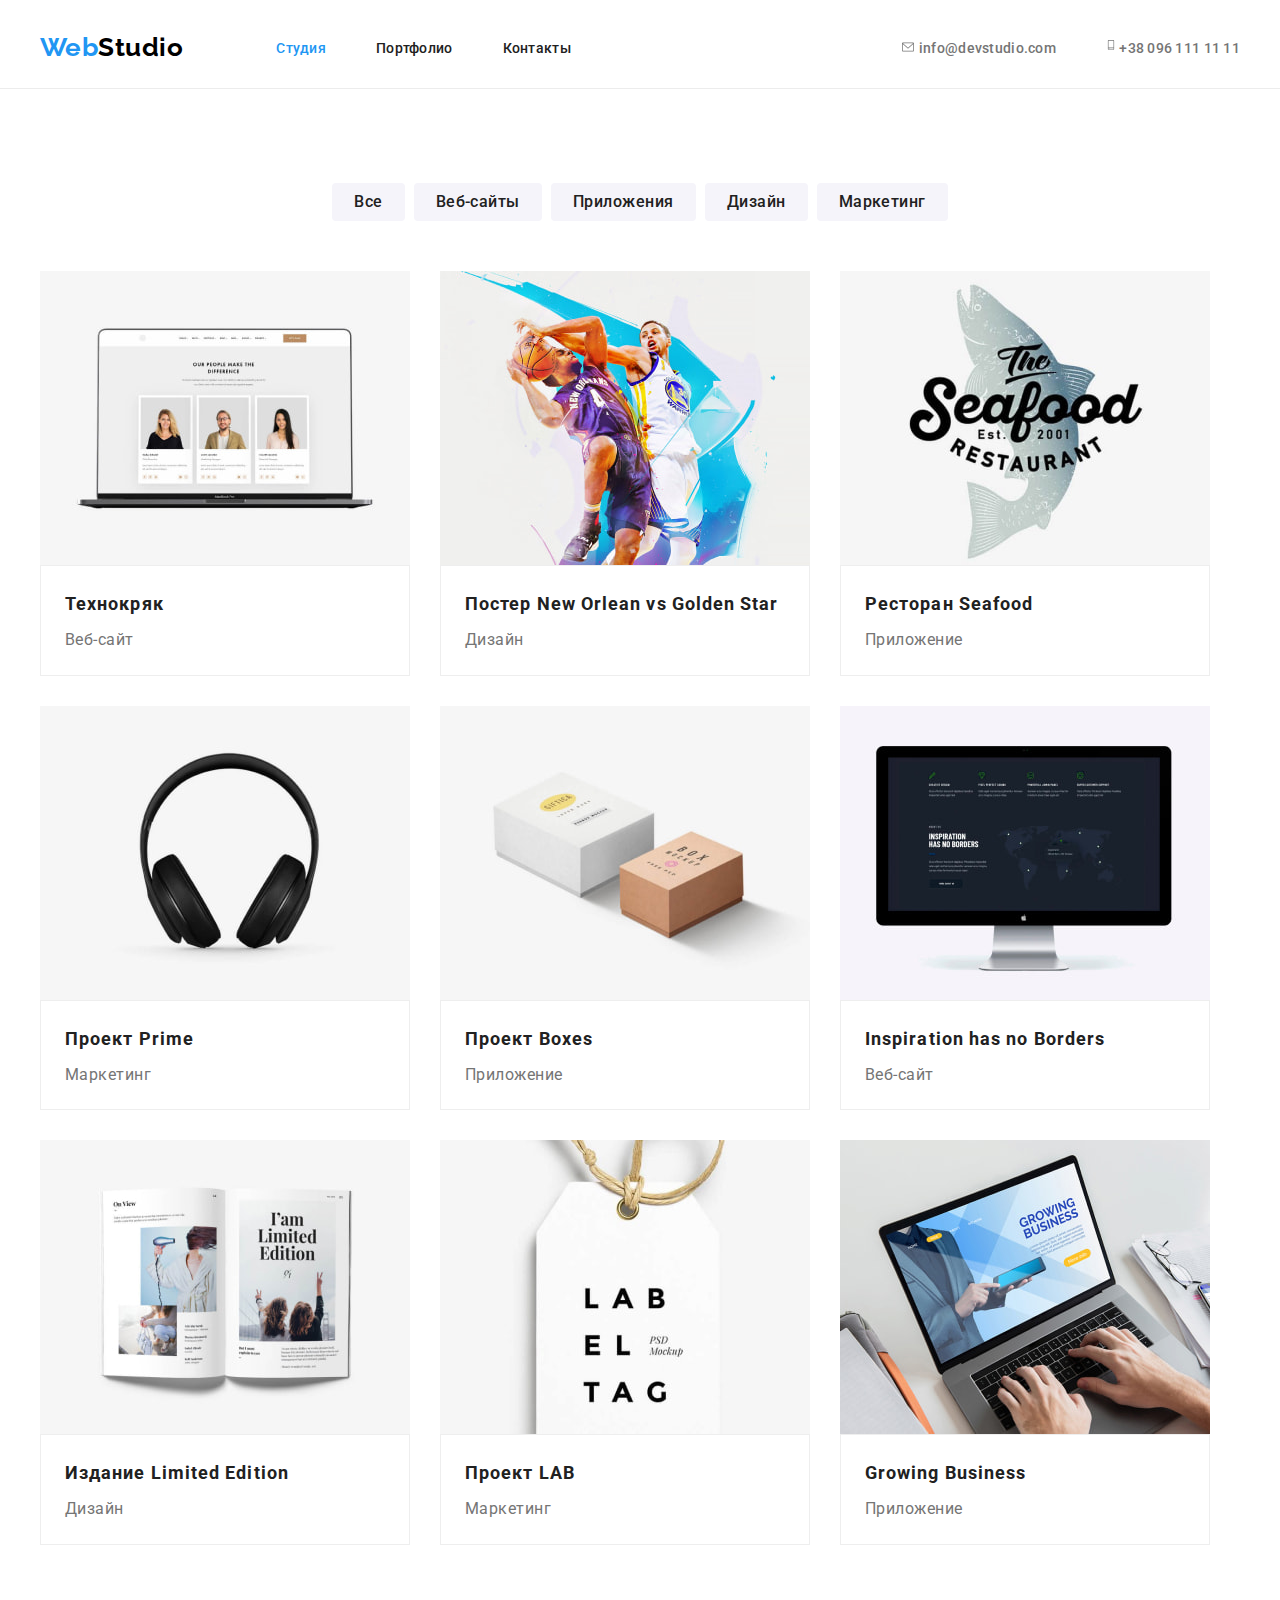
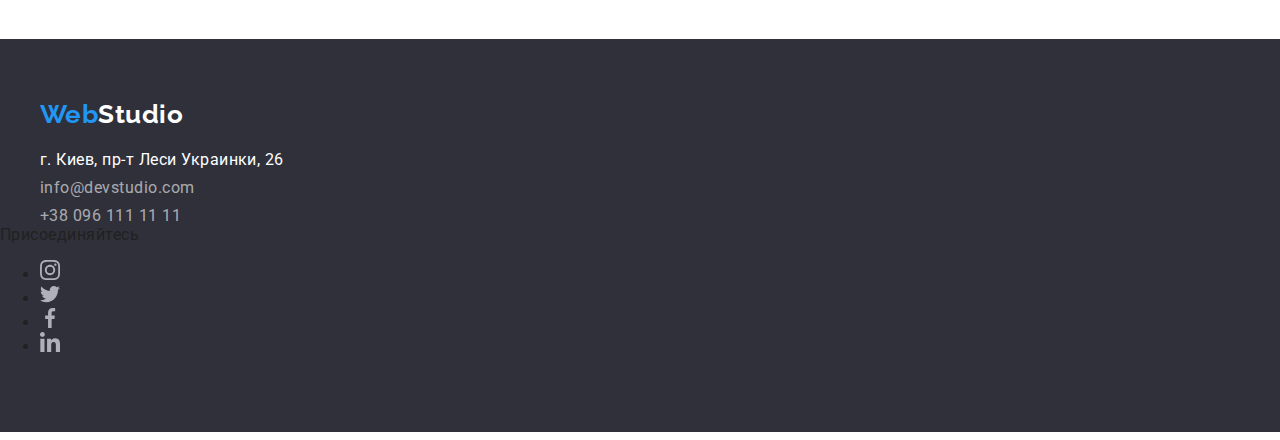
==== portfolio.html @ c7ccbe9b "change html" ====
<!DOCTYPE html>
<html lang="en">
   <head>
      <meta charset="UTF-8" />
      <meta http-equiv="X-UA-Compatible" content="IE=edge" />
      <meta name="viewport" content="width=device-width, initial-scale=1.0" />
      <title>Portfolio</title>
      <!--Project fonts -->
      <link rel="preconnect" href="https://fonts.googleapis.com" />
      <link rel="preconnect" href="https://fonts.gstatic.com" crossorigin />
      <link
         href="https://fonts.googleapis.com/css2?family=Raleway:wght@700&family=Roboto:wght@400;500;700;900&family=Tangerine:wght@700&display=swap"
         rel="stylesheet"
      />
      <link
         rel="stylesheet"
         href="https://cdnjs.cloudflare.com/ajax/libs/modern-normalize/1.1.0/modern-normalize.min.css"
         integrity="sha512-wpPYUAdjBVSE4KJnH1VR1HeZfpl1ub8YT/NKx4PuQ5NmX2tKuGu6U/JRp5y+Y8XG2tV+wKQpNHVUX03MfMFn9Q=="
         crossorigin="anonymous"
         referrerpolicy="no-referrer"
      />
      <!-- Custom styles -->
      <link rel="stylesheet" href="./css/styles.css" />
   </head>
   <body>
      <!-- Шапка сайту -->
       <header class="header">
         <div class="container navigation">
            <nav class="navigation">
               <a class="logo" href="./index.html" aria-label="лаготип сайта" lang="en"
                  ><span>Web</span>Studio</a
               >
               <ul class="header-list list">
                  <li class="item">
                     <a class="link current" href="./index.html">Студия</a>
                  </li>
                  <li class="item">
                     <a class="link" href="./portfolio.html">Портфолио</a>
                  </li>
                  <li class="item">
                     <a class="link" href="#">Контакты</a>
                  </li>
               </ul>
            </nav>
            <ul class="header-list contact">
               <li class="item">
                  <a class="header-item" href="mailto:info@devstudio.com">
                     <svg class="header-item-icon" width="16" height="12">
                        <use href="./images/icons.svg#icon-email"></use>
                     </svg>
                     info@devstudio.com</a
                  >
               </li>
               <li class="item">
                  <a class="header-item" href="tel:+380961111111">
                     <svg class="header-item-icon" width="10" height="16">
                        <use href="./images/icons.svg#icon-smartphone"></use>
                     </svg>
                     +38 096 111 11 11</a
                  >
               </li>
            </ul>
         </div>
      </header>
      <main>
      <!--Портфоліо-->
      <main>
         <section class="section work">
            <div class="container">
               <h1 class="portfolio-title visually-hidden">Портфолио</h1>
               <!--Навігація кнопки-->
               <ul class="filters">
                  <li class="btn-main"><button type="button" class="work-btn">Все</button></li>
                  <li class="btn-main">
                     <button type="button" class="work-btn">Веб-сайты</button>
                  </li>
                  <li class="btn-main">
                     <button type="button" class="work-btn">Приложения</button>
                  </li>
                  <li class="btn-main"><button type="button" class="work-btn">Дизайн</button></li>
                  <li class="btn-main">
                     <button type="button" class="work-btn">Маркетинг</button>
                  </li>
               </ul>
               <ul class="gallery">
                  <li class="gallery-item">
                     <a class="progects-item" href="#">
                        <img
                           src="./images/portfolio/portfolio-img1.jpg"
                           class="portfolio-img"
                           alt="Технокряк"
                           width="370"
                           height="294"
                        />
                        <div class="gallery-border">
                           <h2 class="gallery-title">Технокряк</h2>
                           <p class="gallery-text">Веб-сайт</p>
                        </div>
                     </a>
                  </li>
                  <li class="gallery-item">
                     <a class="progects-item" href="#">
                        <img
                           src="./images/portfolio/portfolio-img2.jpg"
                           class="portfolio-img"
                           alt="Постер New Orlean vs Golden Star"
                           width="370"
                           height="294"
                        />
                        <div class="gallery-border">
                           <h2 class="gallery-title" lang="en">Постер New Orlean vs Golden Star</h2>
                           <p class="gallery-text">Дизайн</p>
                        </div>
                     </a>
                  </li>
                  <li class="gallery-item">
                     <a class="progects-item" href="#">
                        <img
                           src="./images/portfolio/portfolio-img3.jpg"
                           class="portfolio-img"
                           alt="Ресторан Seafood"
                           width="370"
                           height="294"
                        />
                        <div class="gallery-border">
                           <h2 class="gallery-title" lang="en">Ресторан Seafood</h2>
                           <p class="gallery-text">Приложение</p>
                        </div>
                     </a>
                  </li>
                  <li class="gallery-item">
                     <a class="progects-item" href="#">
                        <img
                           src="./images/portfolio/portfolio-img4.jpg"
                           class="portfolio-img"
                           alt="Проект Prime"
                           width="370"
                           height="294"
                        />
                        <div class="gallery-border">
                           <h2 class="gallery-title" lang="en">Проект Prime</h2>
                           <p class="gallery-text">Маркетинг</p>
                        </div>
                     </a>
                  </li>
                  <li class="gallery-item">
                     <a class="progects-item" href="#">
                        <img
                           src="./images/portfolio/portfolio-img5.jpg"
                           class="portfolio-img"
                           alt="Проект Boxes"
                           width="370"
                           height="294"
                        />
                        <div class="gallery-border">
                           <h2 class="gallery-title" lang="en">Проект Boxes</h2>
                           <p class="gallery-text">Приложение</p>
                        </div>
                     </a>
                  </li>
                  <li class="gallery-item">
                     <a class="progects-item" href="#">
                        <img
                           src="./images/portfolio/portfolio-img6.jpg"
                           class="portfolio-img"
                           alt="Inspiration has no Borders"
                           width="370"
                           height="294"
                        />
                        <div class="gallery-border">
                           <h2 class="gallery-title" lang="en">Inspiration has no Borders</h2>
                           <p class="gallery-text">Веб-сайт</p>
                        </div>
                     </a>
                  </li>
                  <li class="gallery-item">
                     <a class="progects-item" href="#">
                        <img
                           src="./images/portfolio/portfolio-img7.jpg"
                           class="portfolio-img"
                           alt="Издание Limited Edition"
                           width="370"
                           height="294"
                        />
                        <div class="gallery-border">
                           <h2 class="gallery-title" lang="en">Издание Limited Edition</h2>
                           <p class="gallery-text">Дизайн</p>
                        </div>
                     </a>
                  </li>
                  <li class="gallery-item">
                     <a class="progects-item" href="#">
                        <img
                           src="./images/portfolio/portfolio-img8.jpg"
                           class="portfolio-img"
                           alt="Проект LAB"
                           width="370"
                           height="294"
                        />
                        <div class="gallery-border">
                           <h2 class="gallery-title" lang="en">Проект LAB</h2>
                           <p class="gallery-text">Маркетинг</p>
                        </div>
                     </a>
                  </li>
                  <li class="gallery-item">
                     <a class="progects-item" href="#">
                        <img
                           src="./images/portfolio/portfolio-img9.jpg"
                           class="portfolio-img"
                           alt="Growing Business"
                           width="370"
                           height="294"
                        />
                        <div class="gallery-border">
                           <h2 class="gallery-title" lang="en">Growing Business</h2>
                           <p class="gallery-text">Приложение</p>
                        </div>
                     </a>
                  </li>
               </ul>
            </div>
         </section>
      </main>
      <!--підвал сайту-->
      <footer class="footer">
         <div class="container">
            <div class="logo-foot">
               <a
                  class="foot-logo logo foot"
                  href="./index.html"
                  aria-label="лаготип сайта"
                  lang="en"
                  ><span>Web</span>Studio</a
               >
            </div>
            <address class="adress">
               <ul class="footer-adress">
                  <li class="item">
                     <a
                        href="https://goo.gl/maps/U1DCQBSP9QyuAPN38"
                        class="footer-adress-contact"
                        target="_blank"
                        rel="noopener noreferrer"
                        >г. Киев, пр-т Леси Украинки, 26</a
                     >
                  </li>
                  <li class="item">
                     <a class="footer-item" href="mailto:info@devstudio.com">info@devstudio.com</a>
                  </li>
                  <li class="item">
                     <a class="footer-item" href="tel:+380961111111">+38 096 111 11 11</a>
                  </li>
               </ul>
            </address>
         </div>
          <div class="footer-social-media-section">
                    <p class="footer-social-media-title">Присоединяйтесь</p>
                    <ul class="social-media-list">
                        <li class="social-media-item bottom">
                            <a href="">
                                <svg class="social-media-icon" width="20" height="20">
                                    <use href="./images/icons.svg#icon-instagram"></use>
                                </svg>
                            </a>
                        </li>
                        <li class="social-media-item bottom">
                            <a href="">
                                <svg class="social-media-icon" width="20" height="20">
                                    <use href="./images/icons.svg#icon-twitter"></use>
                                </svg>
                            </a>
                        </li>
                        <li class="social-media-item bottom">
                            <a href="">
                                <svg class="social-media-icon" width="20" height="20">
                                    <use href="./images/icons.svg#icon-facebook"></use>
                                </svg>
                            </a>
                        </li>
                        <li class="social-media-item bottom">
                            <a href="">
                                <svg class="social-media-icon" width="20" height="20">
                                    <use href="./images/icons.svg#icon-linkedin"></use>
                                </svg>
                            </a>
                        </li>
                    </ul>

                </div>
                
            </div>    
      </footer>
   </body>
</html>
---- css/styles.css ----
:root {
    --primary-subtitle-color: #757575;
    --accent-color: #2196f3;
    --button-hover-color: #188ce8;
    --white-color: #ffffff;
    --primary-text-color: #212121;

/* color */

--primary-hero-footer-color:#2f303a;
--primary-team-color:#f5f4fa;
--footer-adress-color: rgba(255, 255, 255, 0.6);
--portfolio-btn-color:#f5f4fa;
--portfolio-main-color: #e5e5e5;
--main-project-iteam:#eeeeee;
}

body {
    background-color: var(--white-color);
    font-family: Roboto,
    sans-serif;
    color: var(--primary-text-color);
    letter-spacing: 0.03em;
    margin-left: auto;
        margin-right: auto;
}

a {
    text-decoration: none;
    padding: 0;
}

img {
    display: block;
    max-width: 100%;
    height: auto;
}

.list {
    padding: 0;
    margin: 0;
    list-style: none;
}

h1,
h2,
h3,
h4,
h5,
h6,
p {
    margin: 0;
}

button {
    padding: 0;
    border: none;
    font: inherit;
    color: inherit;
    background-color: transparent;

    cursor: pointer;
    font-family: Roboto, sans-serif;
    border-radius: 4px;
}

/* Секції */
.section {
    padding-top: 94px;
    padding-bottom: 94px;
}

/* Контейнер */

.container {
    width: 1200px;
    padding-left: 15px;
    padding-right: 15px;
    margin-left: auto;
    margin-right: auto;

     /*outline: 2px solid tomato; */
}
/* Шапка */
.header {
    padding-top: 24px;
    padding-bottom: 25px;
    border-bottom: 1px solid #ececec;
}
/* <!--логотип-->*/
.logo {
    margin-right: 93px;
    font-family: Raleway,
    sans-serif;
    font-weight: 700;
    font-size: 26px;
    line-height: 1.19;
    text-decoration: none;

    
}

 .logo span {
    color: var(--accent-color);
}
.header .logo {
    color: #000000;
}

.footer .logo {
    color: var(--white-color);
}
/*.logo.foot {
    display: block;
        margin-bottom: 20px;
}*/

/* <!--hidden--> */
.visually-hidden {
    position: absolute;
    width: 1px;
    height: 1px;
    margin: -1px;
    border: 0;
    padding: 0;

    white-space: nowrap;
    clip-path: inset(100%);
    clip: rect(0 0 0 0);
    overflow: hidden;
}

/* <!--Навігація -->*/

.header-list,
.hero .list,
.specifics .list,
.doing .list,
.footer-adress,
.member-list,
.filters,
.gallery {
list-style: none;
margin: 0;
padding-left: 0;
}



.header-list .link {
    font-weight: 500;
    font-size: 14px;
    line-height: 1.14;
    letter-spacing: 0.02em;
    text-decoration: none;
    
}
.navigation .link {
color: var(--primary-text-color);}

.link.current {
    color: var(--accent-color);

}

.navigation .link:hover,
.navigation .link:focus, 
.footer-adress-contact:hover,
.footer-adress-contact:focus,
.footer-adress .footer-item:hover,
.footer-adress .footer-item:focus {
    color: var(--accent-color);
}


.header-item {
color: var(--primary-subtitle-color);
text-decoration: none;
font-weight: 500;
font-size: 14px;
line-height: 1.14;
letter-spacing: 0.02em;
}


.header-item:hover,
.header-item:focus {
    color: var(--accent-color);
}

.header-list .item:not(:last-child) {
    margin-right: 50px;
}

.navigation,
.header-list,
.contact {
    display: flex;
    align-items: center;
}

/* Контакти */

.contact .item:not(:last-child) {
    margin-right: 50px;
}

.contact {
    margin-left: auto;
}


/* <!--Заголовок-->*/
.hero {
    padding-top: 200px;
    padding-bottom: 200px;

    background-color: var(--primary-hero-footer-color);
}
.hero-group,
.footer {
    background-color: var(--primary-hero-footer-color);
}

.hero-title {
   
        margin-bottom: 30px;
        max-width: 696px;
        margin-left: auto;
        margin-right: auto;
    font-weight: 900;
    font-size: 44px;
    line-height: 1.36;
     text-align: center;
    letter-spacing: 0.06em;
    text-transform: uppercase;
    
    color: var(--white-color);
}
.button.primary {
/*min-width: 200px;
    height: 50px;*/
    margin-right: auto;
    margin-left: auto;
padding: 10px 32px;

background-color: var(--accent-color);
color: var(--white-color);
font-weight: 700;
    font-size: 16px;
    line-height: 1.88;
    letter-spacing: 0.06em;
    display: block;
        /*align-items: center;*/
        text-align: center;

}

.button.primary:focus,
.button.primary:hover {
    background-color: var(--button-hover-color);
}
/* <!--секція особливості-->*/
.specifics {
  padding-top: 94px;  
  padding-bottom: 94px;
}

.feature-list {

    display: flex;
        justify-content: space-between;
        list-style: none;
    
        /* height: 200px; */
        margin: 0;
               padding-left: 0;
}
/*.feature-list .feature-iteam+.feature-iteam {
    margin-left: 30px;
}*/

.feature-list .feature-iteam:not(:last-child) {
    margin-right: 30px;
}

.feature-list .feature-list {
    width: 270px;
}


.specifics .member-title {
    
        margin-bottom: 10px;
    text-transform: uppercase;
        font-weight: 700;
        font-size: 14px;
        line-height: 1.14;
       
}

.subtitle {
    margin-top: 0;
        margin-bottom: 0;

    font-size: 14px;
    line-height: 1.71;
    color: var(--primary-subtitle-color);
}

/* < !--Чем мы занимаемся--> */
.doing {
    padding-top: 0px;
    padding-bottom: 94px;
}

.section-title {
    margin-top: 0;
        margin-bottom: 50px;
       /* padding-top: 94px;*/
font-weight: 700;
font-size: 36px;
line-height: 1.17;
text-align: center;

}

.section-list {
    display: flex;
    
}

.section-list .item:not(:last-child) {
    margin-right: 30px;} 

/* < !--Наша команда--> */

.member-list {
    display: flex;
        text-align: center;
       
}

.member-list .member-item:not(:last-child) {
    margin-right: 30px;
}

.member-item {
    
    width: 270px;
    
        background: var(--white-color);
    
        box-shadow: 0px 1px 3px rgba(0, 0, 0, 0.12), 0px 1px 1px rgba(0, 0, 0, 0.14),
            0px 2px 1px rgba(0, 0, 0, 0.2);
        border-radius: 0px 0px 4px 4px;
}
.team-name {
    padding-top: 30px;
    padding-bottom: 30px;
}

.team {
padding-top: 94px;
    padding-bottom: 94px;
    background-color: var(--primary-team-color);
 /*font-size: 16px;
 line-height: 1.19;*/
 
}
.team .member-title {
           margin-bottom: 10px;
    font-weight: 500;
    text-align: center;
    font-size: 16px;
    line-height: 1.19;
   
}

.team .member-position {
    margin-top: 0;
        margin-bottom: 0;
        font-size: 16px;
        line-height: 1.18;
    text-align: center;
    font-weight: 400;
    color: var(--primary-subtitle-color);
}
/* < !--підвал--> */
.footer {
    padding-bottom: 60px;
        padding-top: 60px;
        background-color: var(--primary-hero-footer-color);
}

.address {
display: block;

    font-family: Roboto;
    font-style: normal;
    font-weight: 400;
    font-size: 14px;
    line-height: 1.71;
    letter-spacing: 0.03em;

}
.logo-foot {
margin-bottom: 20px;
}


.footer-adress .item:not(:last-child) {
margin-bottom: 9px;
}



.footer-adress-contact {
display: inline-block;

    color: var(--white-color);
    text-decoration: none;
    font-style: normal;

}
    
.footer-item {
       color:  var(--footer-adress-color);
font-style: normal;
}

/* <!--Портфоліо--> */
.filters {
    display: flex;
        justify-content: center;
       margin-bottom: 50px;
} 

.btn-main:not(:last-child) {
    margin-right: 9px;
}


.portfolio-title {
    display: none;
}

/* <!-- Кнопки --> */
.work-btn {

    padding: 6px 22px;

    font-weight: 500;
    font-size: 16px;
    line-height: 1.62;
letter-spacing: 0.03em;
    text-align: center;
    
    font-family: Roboto,
    sans-serif;
    color: var(--primary-text-color);
  background-color: var(--portfolio-btn-color);
}



.work-btn:hover,
.work-btn:focus {
color: var(--white-color);
background-color: var(--accent-color);
}
/* Работи */
.gallery {
    display: flex;
        flex-wrap: wrap;

}

.gallery-item {
    width: 370px;
    margin-right: 30px;
        margin-bottom: 30px;
background: var(--white-color);

}

.gallery-border {
    border: 1px solid #eeeeee;
        padding: 20px 24px;
}

/*.progects-item {
    text-decoration: none;
}*/

.gallery-title {
    /*display: block;
        color: rgba(33, 33, 33, 1);
    
        font-family: Roboto;
        font-style: 700;
        font-size: 18px;
        /* line-height: 36px; */
        /*text-align: Left;
        letter-spacing: 0.06em;
    
        padding-top: 20px;*/
               

        margin-bottom: 4px;
        
            font-weight: 700;
            font-size: 18px;
            line-height: 2;
        
            letter-spacing: 0.06em;
        
            color: var(--primary-text-color);
}

.gallery-text {
    
    
        font-size: 16px;
        line-height: 1.8;
        /* line-height: 30px; */
        color: var(--primary-subtitle-color);
        letter-spacing: 0.03em;
     
}

.gallery>li:nth-last-of-type(-n + 3) {
    margin-bottom: 0;
}

/*.gallery:nth-last-child(-n + 3) {
    padding-bottom: 94px;
}*/

.gallery-item:nth-child(3n) {
    margin-right: 0;
}
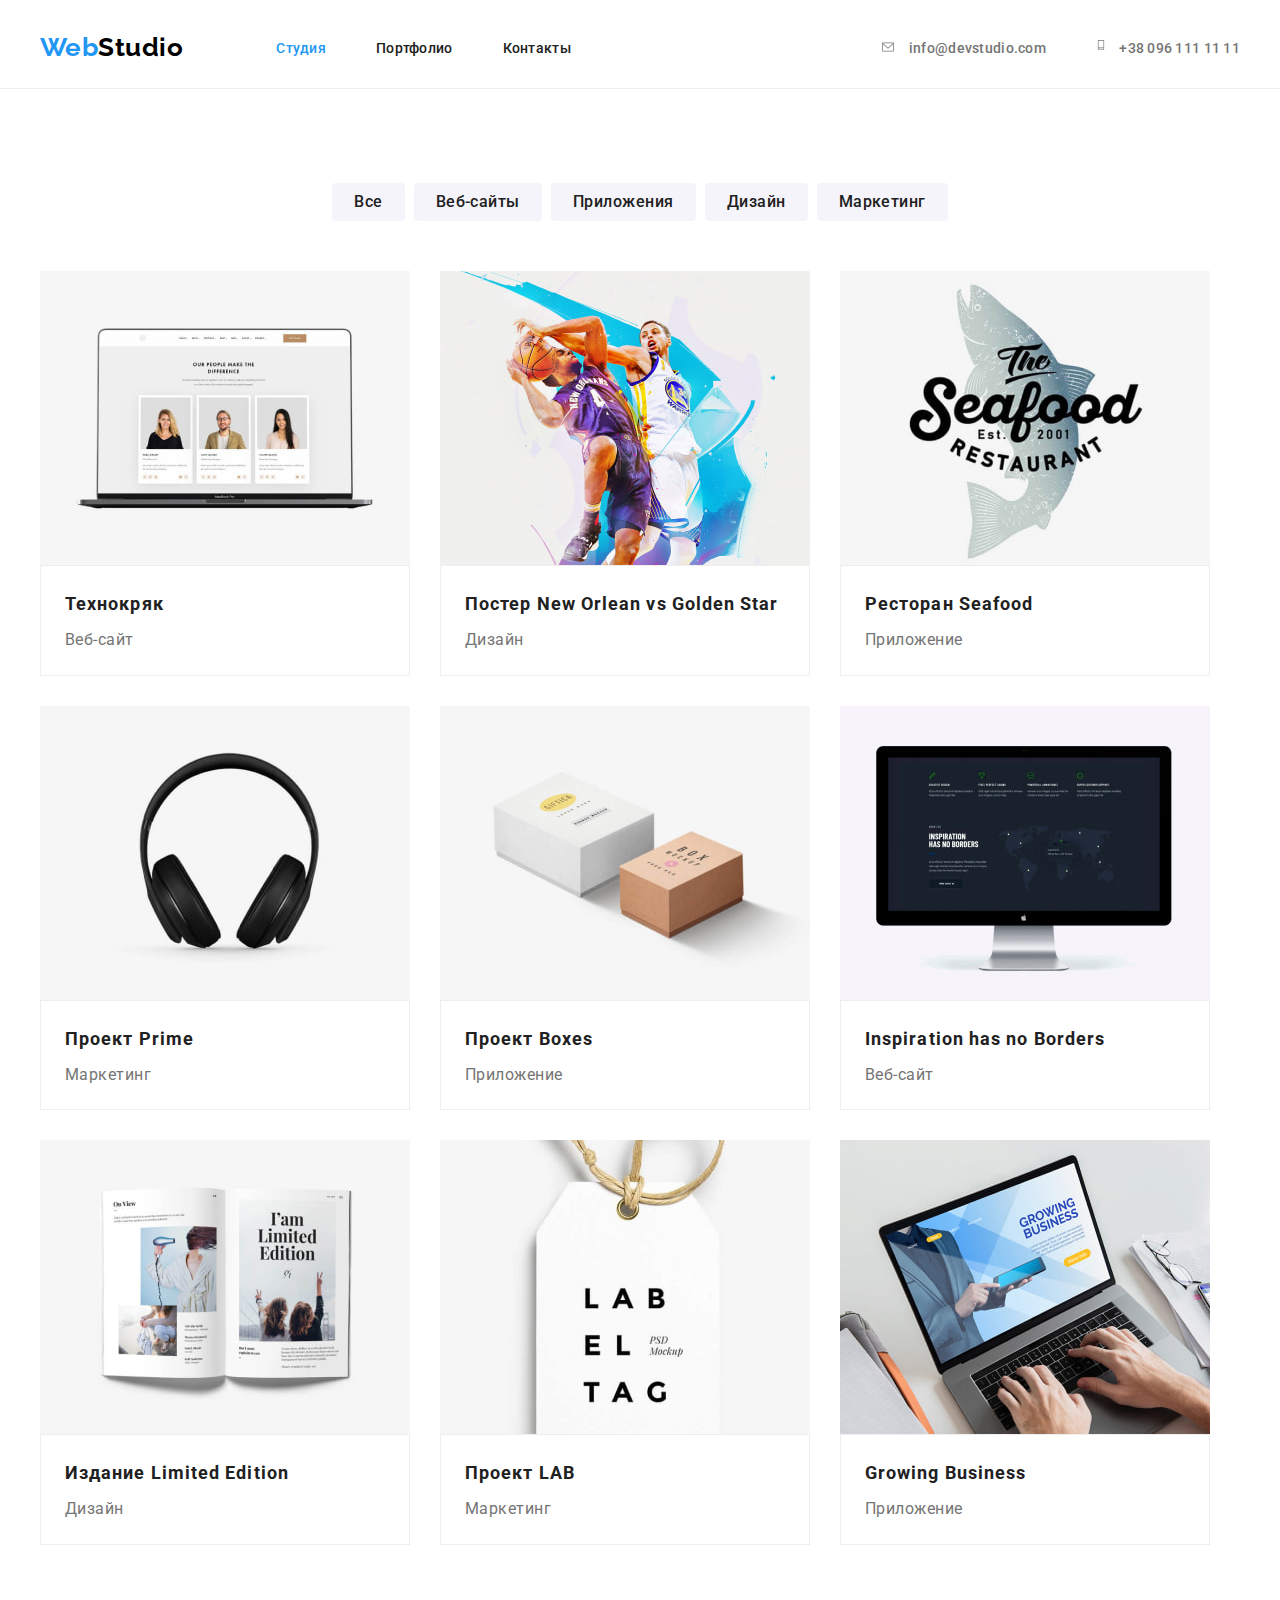
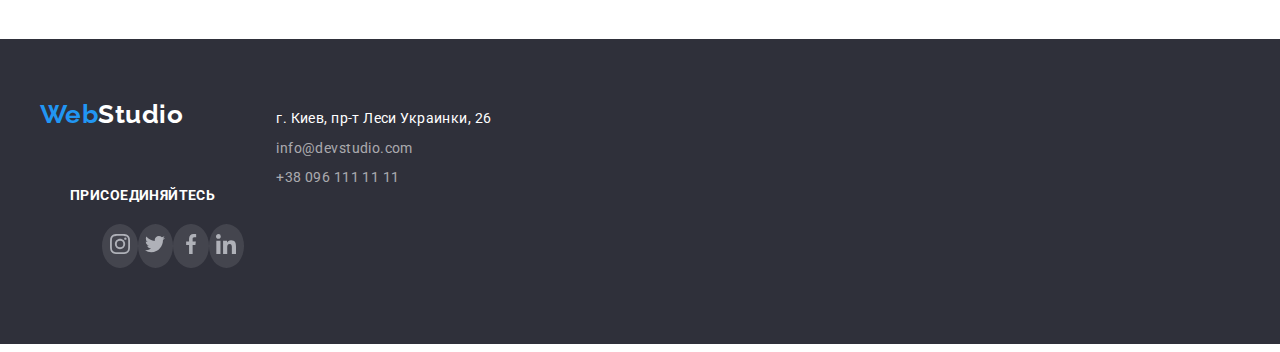
==== commit 9e7394e3: "change css on icon" ====
--- a/portfolio.html
+++ b/portfolio.html
@@ -43,7 +43,7 @@
                </ul>
             </nav>
             <ul class="header-list contact">
-               <li class="item">
+               <li class="item contacts-item">
                   <a class="header-item" href="mailto:info@devstudio.com">
                      <svg class="header-item-icon" width="16" height="12">
                         <use href="./images/icons.svg#icon-email"></use>
@@ -51,7 +51,7 @@
                      info@devstudio.com</a
                   >
                </li>
-               <li class="item">
+               <li class="item contacts-item">
                   <a class="header-item" href="tel:+380961111111">
                      <svg class="header-item-icon" width="10" height="16">
                         <use href="./images/icons.svg#icon-smartphone"></use>
--- a/css/styles.css
+++ b/css/styles.css
@@ -13,6 +13,7 @@
 --portfolio-btn-color:#f5f4fa;
 --portfolio-main-color: #e5e5e5;
 --main-project-iteam:#eeeeee;
+--passive-icon-color: #afb1b8;
 }
 
 body {
@@ -110,10 +111,7 @@
 .footer .logo {
     color: var(--white-color);
 }
-/*.logo.foot {
-    display: block;
-        margin-bottom: 20px;
-}*/
+
 
 /* <!--hidden--> */
 .visually-hidden {
@@ -209,15 +207,28 @@
     margin-left: auto;
 }
 
+.header-item-icon {
+    margin-right: 10px;
+    fill: currentColor;
+}
 
 /* <!--Заголовок-->*/
 .hero {
+    max-width: 1600px;
+        margin-left: auto;
+        margin-right: auto;
+        text-align: center;
     padding-top: 200px;
     padding-bottom: 200px;
 
     background-color: var(--primary-hero-footer-color);
-}
-.hero-group,
+background-image: linear-gradient(to right, rgba(47, 48, 58, 0.4), rgba(47, 48, 58, 0.4)),
+        url(../images/hero/background-hero.jpg);
+    background-position: center;
+    background-repeat: no-repeat;
+    background-size: cover;
+}
+
 .footer {
     background-color: var(--primary-hero-footer-color);
 }
@@ -269,6 +280,7 @@
 .feature-list {
 
     display: flex;
+    flex-direction: row;
         justify-content: space-between;
         list-style: none;
     
@@ -288,6 +300,17 @@
     width: 270px;
 }
 
+.feature-iteam-svg-background {
+    display: flex;
+    background-color: var(--primary-team-color);
+    border-radius: 4px;
+    margin-bottom: 30px;
+    justify-content: center;
+}
+
+.feature-iteam-icon {
+    height: 120px;
+}
 
 .specifics .member-title {
     
@@ -350,7 +373,7 @@
     width: 270px;
     
         background: var(--white-color);
-    
+    border-radius: 4px;
         box-shadow: 0px 1px 3px rgba(0, 0, 0, 0.12), 0px 1px 1px rgba(0, 0, 0, 0.14),
             0px 2px 1px rgba(0, 0, 0, 0.2);
         border-radius: 0px 0px 4px 4px;
@@ -383,13 +406,84 @@
         font-size: 16px;
         line-height: 1.18;
     text-align: center;
+    margin-bottom: 16px;
     font-weight: 400;
     color: var(--primary-subtitle-color);
 }
+
+.social-media-list {
+    display: flex;
+    justify-content: space-between;
+list-style: none;
+padding-left: 32px;
+    padding-right: 32px;
+}
+
+.social-media-item {
+    display: inline-flex;
+    width: 44px;
+    height: 44px;
+        border-radius: 50%;
+        background-color: var(--white-color);
+        align-items: center;
+            justify-content: center;
+    color: var(--passive-icon-color);
+}
+
+.social-media-icon {
+    fill: currentColor;
+}
+
+.social-media-item:hover,
+.social-media-item:focus {
+    color: var(--white-color);
+    background-color: var(--accent-color);
+    cursor: pointer;
+}
+
+/* Наші клієнти */
+.section-title.clients {
+    font-weight: 700;
+    font-size: 36px;
+    line-height: 1.17;
+    text-align: center;
+    letter-spacing: 0.03em;
+    margin-bottom: 50px;
+}
+
+.our-clients-list {
+    display: flex;
+    justify-content: space-between;
+}
+
+.our-clients-list-item {
+    color: var(--passive-icon-color);
+    display: flex;
+    justify-content: center;
+    align-items: center;
+    width: 170px;
+    height: 92px;
+    border: 1px solid var(--passive-icon-color);
+    border-radius: 4px;
+    padding: 16px 32px;
+}
+
+.our-clients-icon {
+    fill: currentColor;
+}
+
+.our-clients-list-item:hover,
+.our-clients-list-item:focus {
+    color: var(--accent-color);
+    border-color: var(--accent-color);
+    cursor: pointer;
+}
+
 /* < !--підвал--> */
 .footer {
     padding-bottom: 60px;
         padding-top: 60px;
+        color: var(--white-color);
         background-color: var(--primary-hero-footer-color);
 }
 
@@ -408,25 +502,69 @@
 margin-bottom: 20px;
 }
 
+.footer-adress {
+    width: 231px;
+}
 
 .footer-adress .item:not(:last-child) {
 margin-bottom: 9px;
 }
 
-
-
-.footer-adress-contact {
+.address-list-item {
+    margin-bottom: 10px;
+}
+
+.address-list-item:last-child {
+    margin-bottom: 0;}
+
+.footer-adress-contact,
+.footer-item {
 display: inline-block;
 
     color: var(--white-color);
     text-decoration: none;
     font-style: normal;
-
+font-weight: 400;
+    font-size: 14px;
+    line-height: 1.46;
+    letter-spacing: 0.03em;
 }
     
 .footer-item {
        color:  var(--footer-adress-color);
-font-style: normal;
+
+}
+
+.footer .container {
+    display: flex;
+    align-items: baseline;
+}
+
+
+.footer-social-media-section {
+    width: 206px;
+    margin-left: 70px;
+}
+
+.footer-social-media-title {
+    font-weight: 700;
+    font-size: 14px;
+    line-height: 1.14;
+    letter-spacing: 0.03em;
+    text-transform: uppercase;
+
+    margin-bottom: 20px;
+}
+
+.social-media-item.bottom {
+    background-color: rgba(255, 255, 255, 0.1);
+    color: currentColor;
+}
+
+.social-media-item.bottom:hover,
+.social-media-item.bottom:focus {
+    background-color: var(--accent-color);
+    cursor: pointer;
 }
 
 /* <!--Портфоліо--> */
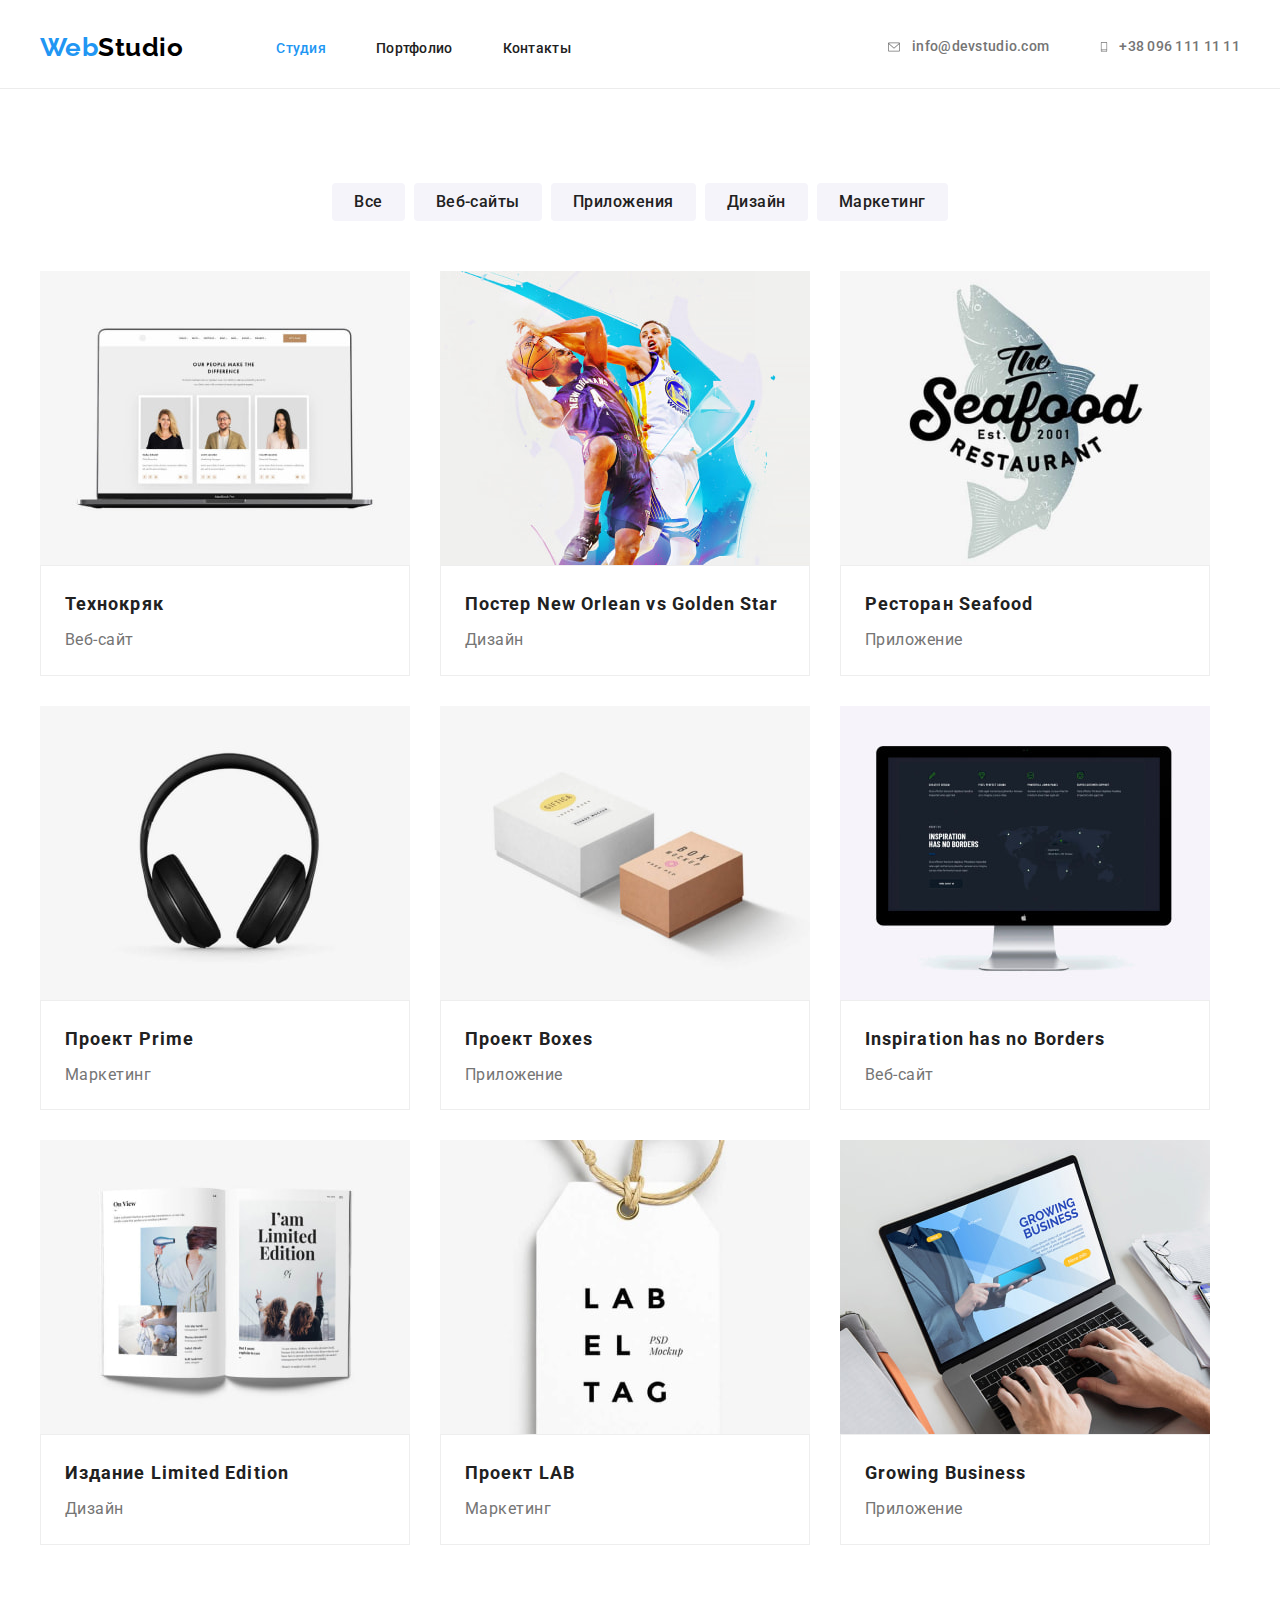
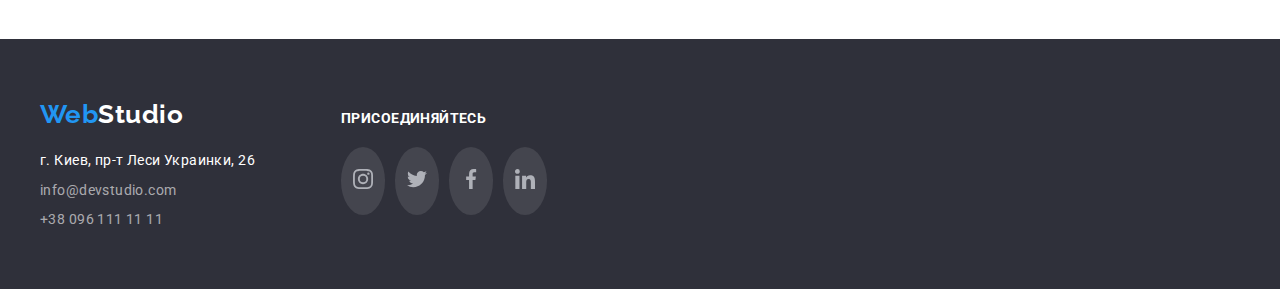
==== commit eef1d61e: "changing css" ====
--- a/portfolio.html
+++ b/portfolio.html
@@ -44,7 +44,7 @@
             </nav>
             <ul class="header-list contact">
                <li class="item contacts-item">
-                  <a class="header-item" href="mailto:info@devstudio.com">
+                  <a class="header-item link" href="mailto:info@devstudio.com">
                      <svg class="header-item-icon" width="16" height="12">
                         <use href="./images/icons.svg#icon-email"></use>
                      </svg>
@@ -52,7 +52,7 @@
                   >
                </li>
                <li class="item contacts-item">
-                  <a class="header-item" href="tel:+380961111111">
+                  <a class="header-item link" href="tel:+380961111111">
                      <svg class="header-item-icon" width="10" height="16">
                         <use href="./images/icons.svg#icon-smartphone"></use>
                      </svg>
@@ -224,6 +224,7 @@
       </main>
       <!--підвал сайту-->
       <footer class="footer">
+         <!--підвал сайту-->
          <div class="container">
             <div class="logo-foot">
                <a
@@ -233,63 +234,62 @@
                   lang="en"
                   ><span>Web</span>Studio</a
                >
+               <address class="adress">
+                  <ul class="footer-adress">
+                     <li class="item address-list-item">
+                        <a
+                           href="https://goo.gl/maps/U1DCQBSP9QyuAPN38"
+                           class="footer-adress-contact"
+                           target="_blank"
+                           rel="noopener noreferrer"
+                           >г. Киев, пр-т Леси Украинки, 26</a
+                        >
+                     </li>
+                     <li class="item address-list-item">
+                        <a class="footer-item" href="mailto:info@devstudio.com"
+                           >info@devstudio.com</a
+                        >
+                     </li>
+                     <li class="item address-list-item">
+                        <a class="footer-item" href="tel:+380961111111">+38 096 111 11 11</a>
+                     </li>
+                  </ul>
+               </address>
             </div>
-            <address class="adress">
-               <ul class="footer-adress">
-                  <li class="item">
-                     <a
-                        href="https://goo.gl/maps/U1DCQBSP9QyuAPN38"
-                        class="footer-adress-contact"
-                        target="_blank"
-                        rel="noopener noreferrer"
-                        >г. Киев, пр-т Леси Украинки, 26</a
-                     >
-                  </li>
-                  <li class="item">
-                     <a class="footer-item" href="mailto:info@devstudio.com">info@devstudio.com</a>
-                  </li>
-                  <li class="item">
-                     <a class="footer-item" href="tel:+380961111111">+38 096 111 11 11</a>
-                  </li>
-               </ul>
-            </address>
+            <div class="footer-social-media-section">
+               <p class="footer-social-media-title">Присоединяйтесь</p>
+               <ul class="social-media-list">
+                  <li class="social-media-item bottom">
+                     <a href="">
+                        <svg class="social-media-icon" width="20" height="20">
+                           <use href="./images/icons.svg#icon-instagram"></use>
+                        </svg>
+                     </a>
+                  </li>
+                  <li class="social-media-item bottom">
+                     <a href="">
+                        <svg class="social-media-icon" width="20" height="20">
+                           <use href="./images/icons.svg#icon-twitter"></use>
+                        </svg>
+                     </a>
+                  </li>
+                  <li class="social-media-item bottom">
+                     <a href="">
+                        <svg class="social-media-icon" width="20" height="20">
+                           <use href="./images/icons.svg#icon-facebook"></use>
+                        </svg>
+                     </a>
+                  </li>
+                  <li class="social-media-item bottom">
+                     <a href="">
+                        <svg class="social-media-icon" width="20" height="20">
+                           <use href="./images/icons.svg#icon-linkedin"></use>
+                        </svg>
+                     </a>
+                  </li>
+               </ul>
+            </div>
          </div>
-          <div class="footer-social-media-section">
-                    <p class="footer-social-media-title">Присоединяйтесь</p>
-                    <ul class="social-media-list">
-                        <li class="social-media-item bottom">
-                            <a href="">
-                                <svg class="social-media-icon" width="20" height="20">
-                                    <use href="./images/icons.svg#icon-instagram"></use>
-                                </svg>
-                            </a>
-                        </li>
-                        <li class="social-media-item bottom">
-                            <a href="">
-                                <svg class="social-media-icon" width="20" height="20">
-                                    <use href="./images/icons.svg#icon-twitter"></use>
-                                </svg>
-                            </a>
-                        </li>
-                        <li class="social-media-item bottom">
-                            <a href="">
-                                <svg class="social-media-icon" width="20" height="20">
-                                    <use href="./images/icons.svg#icon-facebook"></use>
-                                </svg>
-                            </a>
-                        </li>
-                        <li class="social-media-item bottom">
-                            <a href="">
-                                <svg class="social-media-icon" width="20" height="20">
-                                    <use href="./images/icons.svg#icon-linkedin"></use>
-                                </svg>
-                            </a>
-                        </li>
-                    </ul>
-
-                </div>
-                
-            </div>    
       </footer>
    </body>
 </html>
--- a/css/styles.css
+++ b/css/styles.css
@@ -90,7 +90,7 @@
 }
 /* <!--логотип-->*/
 .logo {
-    margin-right: 93px;
+    /*margin-right: 93px;*/
     font-family: Raleway,
     sans-serif;
     font-weight: 700;
@@ -143,7 +143,10 @@
 padding-left: 0;
 }
 
-
+.header-list {
+    margin-left: 93px;
+    
+}
 
 .header-list .link {
     font-weight: 500;
@@ -171,18 +174,19 @@
 }
 
 
-.header-item {
+.contact .link {
 color: var(--primary-subtitle-color);
 text-decoration: none;
 font-weight: 500;
 font-size: 14px;
 line-height: 1.14;
 letter-spacing: 0.02em;
-}
-
-
-.header-item:hover,
-.header-item:focus {
+font-style: normal;
+}
+
+
+.header-item.link:hover,
+.header-item.link:focus {
     color: var(--accent-color);
 }
 
@@ -195,6 +199,7 @@
 .contact {
     display: flex;
     align-items: center;
+
 }
 
 /* Контакти */
@@ -205,11 +210,29 @@
 
 .contact {
     margin-left: auto;
+}
+
+.contacts-item {
+    display: flex;
 }
 
 .header-item-icon {
     margin-right: 10px;
     fill: currentColor;
+}
+
+.header-item-icon:hover 
+.header-item-icon:focus {
+    fill: var(--accent-color);
+}
+
+.contact>li:not(:last-child) {
+    margin-right: 50px;
+}
+
+.header-item {
+    display: flex;
+    align-items: center;
 }
 
 /* <!--Заголовок-->*/
@@ -423,11 +446,14 @@
     display: inline-flex;
     width: 44px;
     height: 44px;
+    padding: 12px;
         border-radius: 50%;
         background-color: var(--white-color);
         align-items: center;
             justify-content: center;
     color: var(--passive-icon-color);
+    background-color: rgba(255, 255, 255, 0.1);
+    fill: var(--white-color);
 }
 
 .social-media-icon {
@@ -487,6 +513,7 @@
         background-color: var(--primary-hero-footer-color);
 }
 
+/* 
 .address {
 display: block;
 
@@ -497,10 +524,13 @@
     line-height: 1.71;
     letter-spacing: 0.03em;
 
-}
-.logo-foot {
+} */
+.foot-logo.logo {
+    display: inline-block;
+        color: inherit;
 margin-bottom: 20px;
 }
+
 
 .footer-adress {
     width: 231px;
@@ -547,6 +577,8 @@
 }
 
 .footer-social-media-title {
+    font-family: Roboto,
+            sans-serif;
     font-weight: 700;
     font-size: 14px;
     line-height: 1.14;
@@ -557,12 +589,50 @@
 }
 
 .social-media-item.bottom {
-    background-color: rgba(255, 255, 255, 0.1);
+   /* background-color: rgba(255, 255, 255, 0.1);*/
     color: currentColor;
+    margin-right: 10px;
+}
+.social-media-item.bottom:last-child {
+    margin-right: 0;
 }
 
 .social-media-item.bottom:hover,
 .social-media-item.bottom:focus {
+    background-color: var(--accent-color);
+    cursor: pointer;
+}
+
+.footer .social-media-list {
+    display: flex;
+    justify-content: space-between;
+    list-style: none;
+    padding: 0px;
+    margin: 0px;
+}
+
+.footer .social-media-item {
+    display: inline-flex;
+    width: 44px;
+    height: 44px;
+    padding: 12px;
+    border-radius: 50%;
+   /* background-color: var(--white-color);*/
+    align-items: center;
+    justify-content: center;
+   /* color: var(--passive-icon-color);*/
+    background-color: rgba(255, 255, 255, 0.1);
+    
+    fill: var(--white-color);
+}
+
+/*.footer .social-media-icon {
+    fill: var(--white-color);
+}*/
+
+.social-media-item:hover,
+.social-media-item:focus {
+    color: var(--white-color);
     background-color: var(--accent-color);
     cursor: pointer;
 }
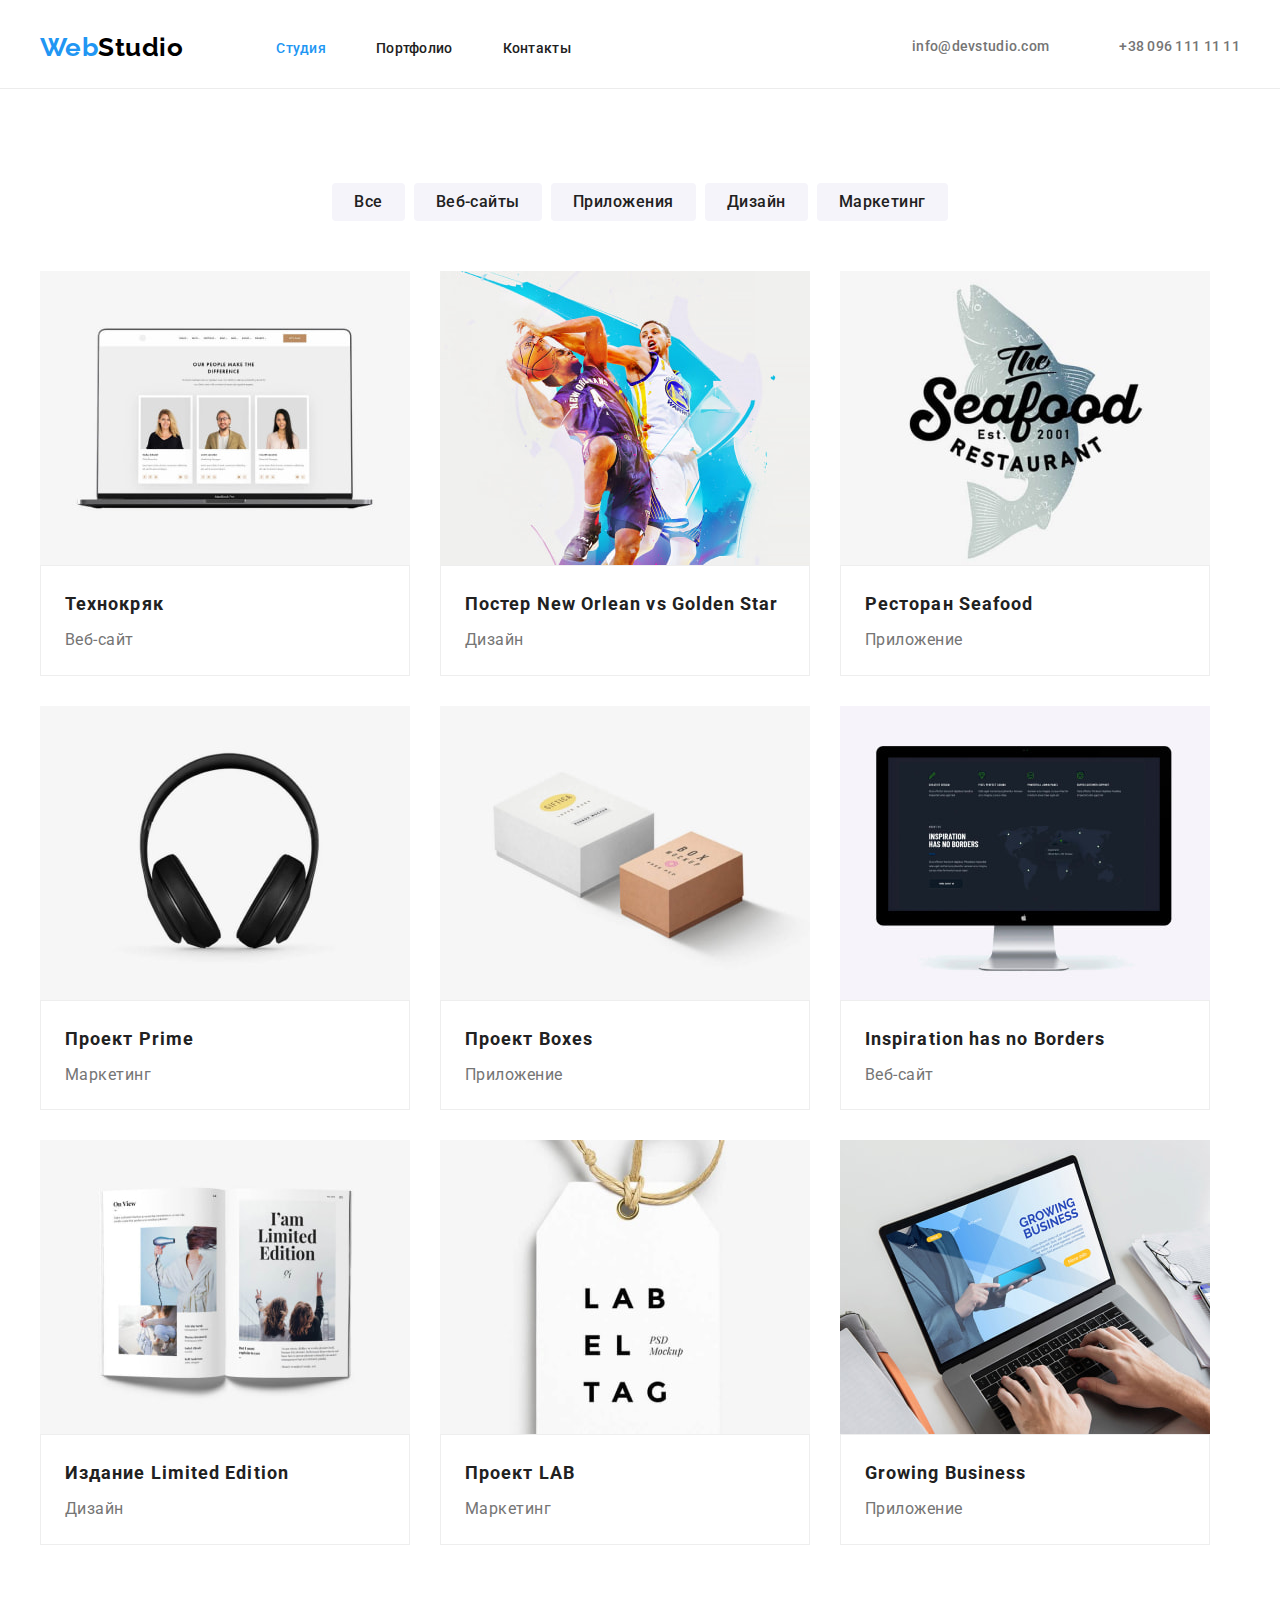
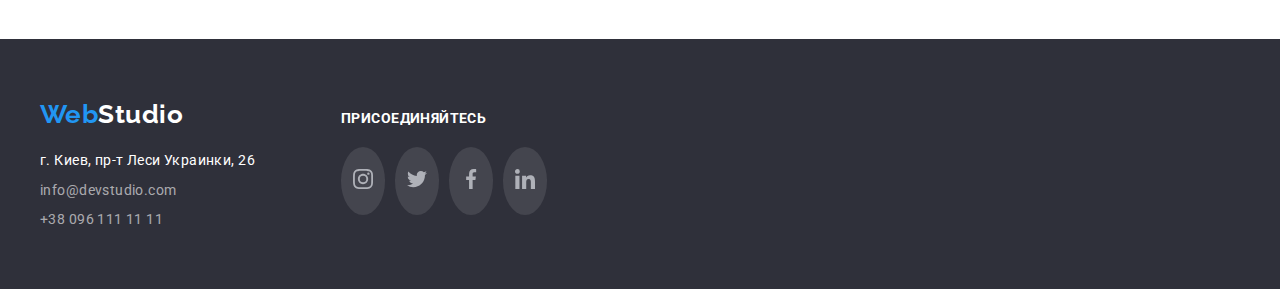
==== commit 3c859505: "change portfolio" ====
--- a/portfolio.html
+++ b/portfolio.html
@@ -24,7 +24,7 @@
    </head>
    <body>
       <!-- Шапка сайту -->
-       <header class="header">
+      <header class="header">
          <div class="container navigation">
             <nav class="navigation">
                <a class="logo" href="./index.html" aria-label="лаготип сайта" lang="en"
@@ -63,8 +63,7 @@
          </div>
       </header>
       <main>
-      <!--Портфоліо-->
-      <main>
+         <!--Портфоліо-->
          <section class="section work">
             <div class="container">
                <h1 class="portfolio-title visually-hidden">Портфолио</h1>
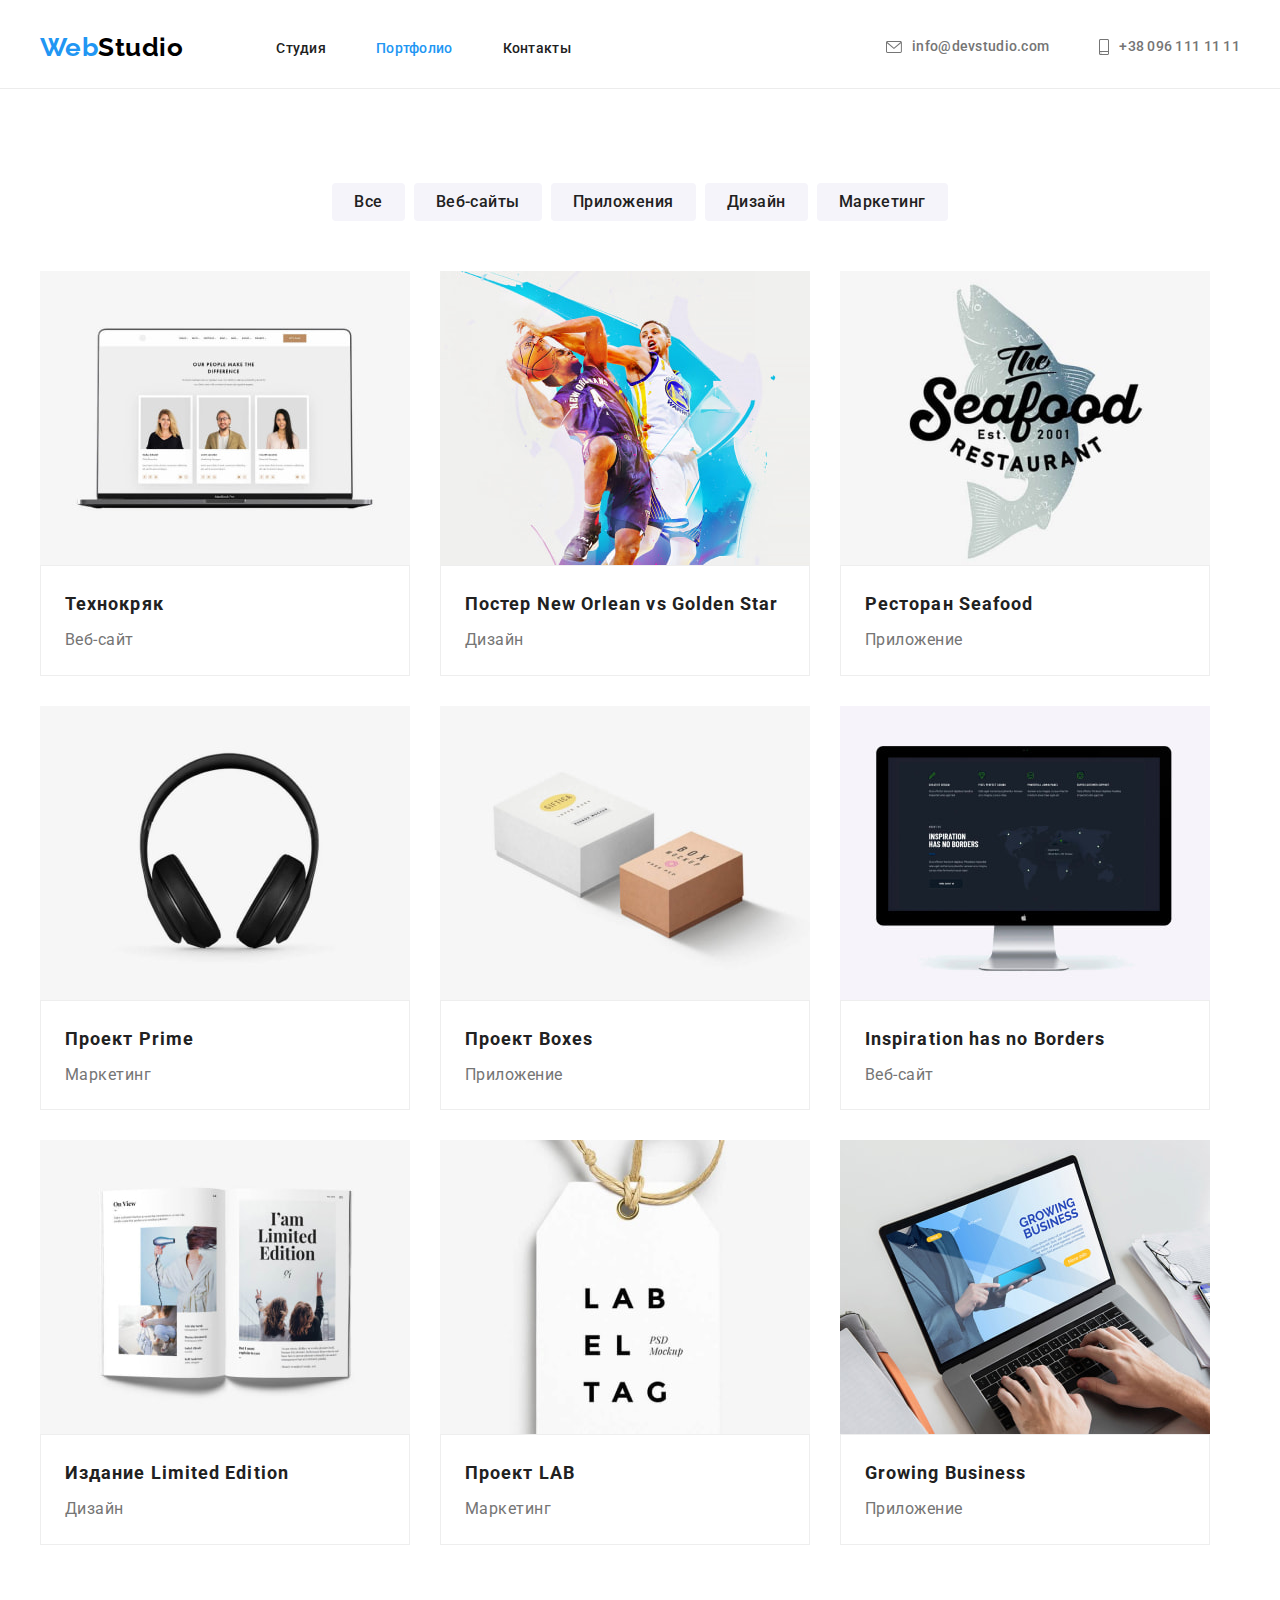
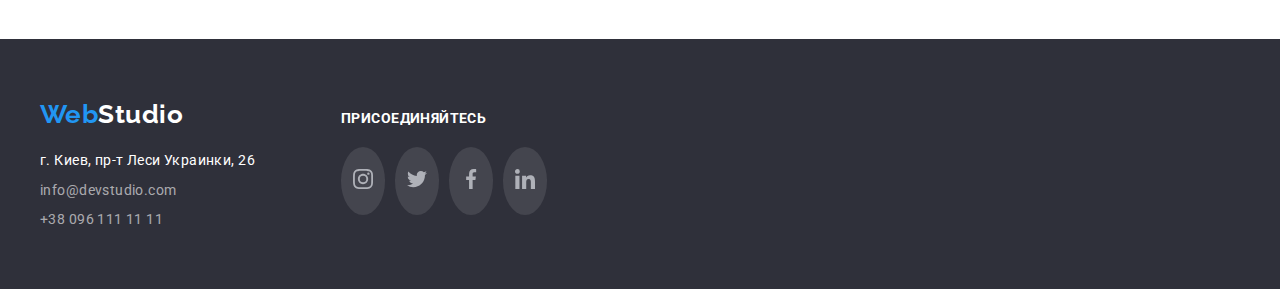
==== commit 9c8737b6: "change mistakes" ====
--- a/portfolio.html
+++ b/portfolio.html
@@ -32,21 +32,21 @@
                >
                <ul class="header-list list">
                   <li class="item">
-                     <a class="link current" href="./index.html">Студия</a>
+                     <a class="link" href="./index.html">Студия</a>
                   </li>
                   <li class="item">
-                     <a class="link" href="./portfolio.html">Портфолио</a>
+                     <a class="link current" href="./portfolio.html">Портфолио</a>
                   </li>
                   <li class="item">
                      <a class="link" href="#">Контакты</a>
                   </li>
                </ul>
             </nav>
-            <ul class="header-list contact">
+            <ul class="header-list contact list">
                <li class="item contacts-item">
                   <a class="header-item link" href="mailto:info@devstudio.com">
                      <svg class="header-item-icon" width="16" height="12">
-                        <use href="./images/icons.svg#icon-email"></use>
+                        <use href="./images/icons.svg#icon-envelope-1"></use>
                      </svg>
                      info@devstudio.com</a
                   >
@@ -54,7 +54,7 @@
                <li class="item contacts-item">
                   <a class="header-item link" href="tel:+380961111111">
                      <svg class="header-item-icon" width="10" height="16">
-                        <use href="./images/icons.svg#icon-smartphone"></use>
+                        <use href="./images/icons.svg#icon-smartphone-1"></use>
                      </svg>
                      +38 096 111 11 11</a
                   >
@@ -68,7 +68,7 @@
             <div class="container">
                <h1 class="portfolio-title visually-hidden">Портфолио</h1>
                <!--Навігація кнопки-->
-               <ul class="filters">
+               <ul class="filters list">
                   <li class="btn-main"><button type="button" class="work-btn">Все</button></li>
                   <li class="btn-main">
                      <button type="button" class="work-btn">Веб-сайты</button>
@@ -81,7 +81,7 @@
                      <button type="button" class="work-btn">Маркетинг</button>
                   </li>
                </ul>
-               <ul class="gallery">
+               <ul class="gallery list">
                   <li class="gallery-item">
                      <a class="progects-item" href="#">
                         <img
@@ -234,7 +234,7 @@
                   ><span>Web</span>Studio</a
                >
                <address class="adress">
-                  <ul class="footer-adress">
+                  <ul class="footer-adress list">
                      <li class="item address-list-item">
                         <a
                            href="https://goo.gl/maps/U1DCQBSP9QyuAPN38"
--- a/css/styles.css
+++ b/css/styles.css
@@ -28,7 +28,7 @@
 
 a {
     text-decoration: none;
-    padding: 0;
+    
 }
 
 img {
@@ -130,14 +130,7 @@
 
 /* <!--Навігація -->*/
 
-.header-list,
-.hero .list,
-.specifics .list,
-.doing .list,
-.footer-adress,
-.member-list,
-.filters,
-.gallery {
+.list {
 list-style: none;
 margin: 0;
 padding-left: 0;
@@ -238,6 +231,7 @@
 /* <!--Заголовок-->*/
 .hero {
     max-width: 1600px;
+    max-height: 600px;
         margin-left: auto;
         margin-right: auto;
         text-align: center;
@@ -301,16 +295,10 @@
 }
 
 .feature-list {
-
-    display: flex;
-    flex-direction: row;
-        justify-content: space-between;
-        list-style: none;
-    
-        /* height: 200px; */
-        margin: 0;
-               padding-left: 0;
-}
+    display: flex;
+   
+}
+
 /*.feature-list .feature-iteam+.feature-iteam {
     margin-left: 30px;
 }*/
@@ -436,17 +424,17 @@
 
 .social-media-list {
     display: flex;
-    justify-content: space-between;
+    /*justify-content: space-between;*/
 list-style: none;
-padding-left: 32px;
-    padding-right: 32px;
+/*padding-left: 32px;
+    padding-right: 32px;*/
 }
 
 .social-media-item {
     display: inline-flex;
     width: 44px;
     height: 44px;
-    padding: 12px;
+    /*padding: 12px;*/
         border-radius: 50%;
         background-color: var(--white-color);
         align-items: center;
@@ -460,8 +448,8 @@
     fill: currentColor;
 }
 
-.social-media-item:hover,
-.social-media-item:focus {
+.media-icon:hover,
+.media-icon:focus {
     color: var(--white-color);
     background-color: var(--accent-color);
     cursor: pointer;
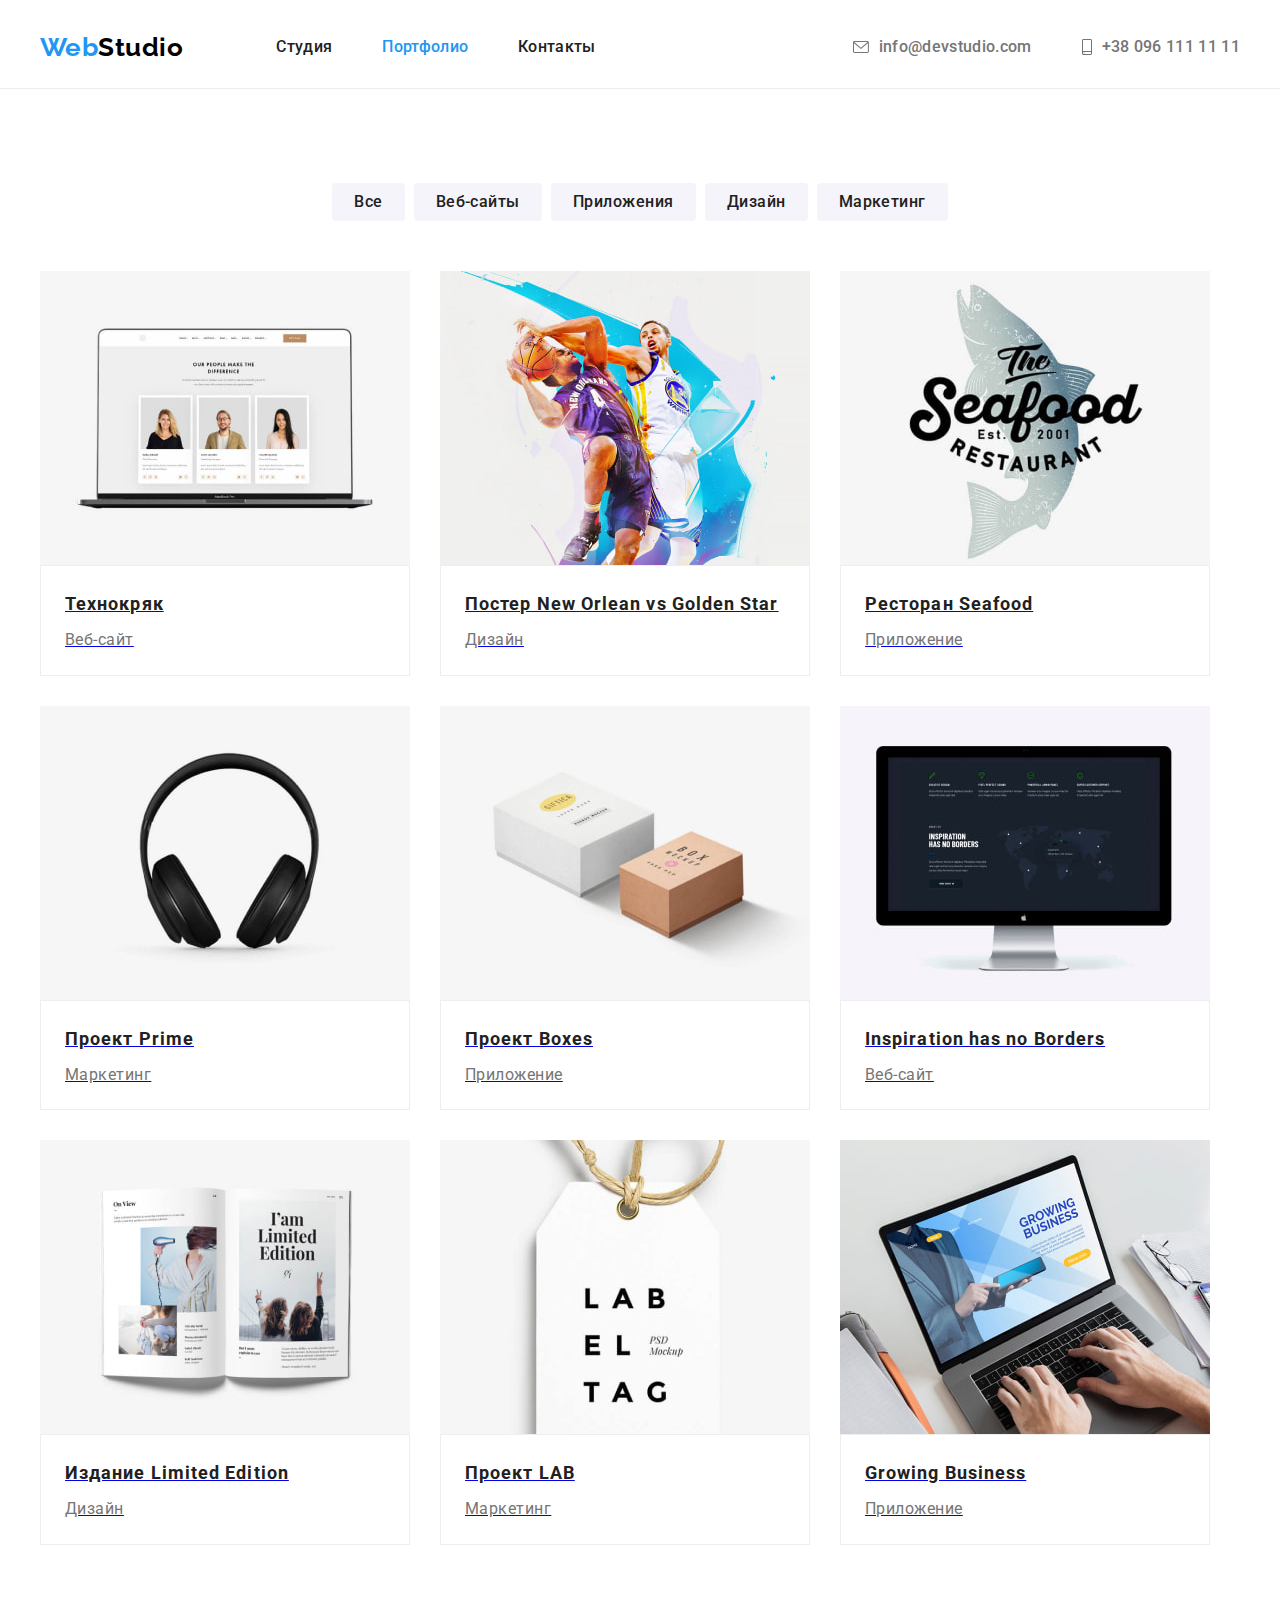
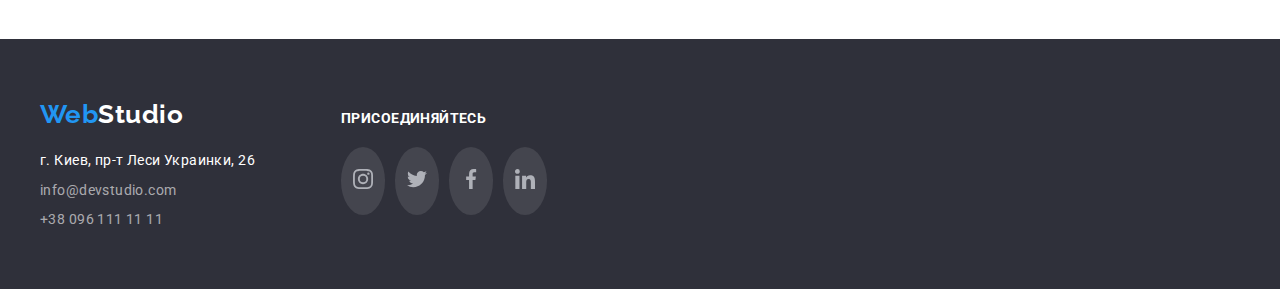
==== commit 1fe0f3a0: "change mistake in css style social-media" ====
--- a/portfolio.html
+++ b/portfolio.html
@@ -32,13 +32,13 @@
                >
                <ul class="header-list list">
                   <li class="item">
-                     <a class="link" href="./index.html">Студия</a>
+                     <a class="site-link link" href="./index.html">Студия</a>
                   </li>
                   <li class="item">
-                     <a class="link current" href="./portfolio.html">Портфолио</a>
+                     <a class="site-link link current" href="./portfolio.html">Портфолио</a>
                   </li>
                   <li class="item">
-                     <a class="link" href="#">Контакты</a>
+                     <a class="site-link link" href="#">Контакты</a>
                   </li>
                </ul>
             </nav>
--- a/css/styles.css
+++ b/css/styles.css
@@ -26,10 +26,6 @@
         margin-right: auto;
 }
 
-a {
-    text-decoration: none;
-    
-}
 
 img {
     display: block;
@@ -141,15 +137,16 @@
     
 }
 
-.header-list .link {
+/*.header-list .link {
     font-weight: 500;
     font-size: 14px;
     line-height: 1.14;
     letter-spacing: 0.02em;
     text-decoration: none;
     
-}
-.navigation .link {
+}*/
+
+.site-link {
 color: var(--primary-text-color);}
 
 .link.current {
@@ -162,12 +159,14 @@
 .footer-adress-contact:hover,
 .footer-adress-contact:focus,
 .footer-adress .footer-item:hover,
-.footer-adress .footer-item:focus {
+.footer-adress .footer-item:focus,
+.header-item:hover,
+.header-item:focus {
     color: var(--accent-color);
 }
 
 
-.contact .link {
+/*.contact .link {
 color: var(--primary-subtitle-color);
 text-decoration: none;
 font-weight: 500;
@@ -175,12 +174,31 @@
 line-height: 1.14;
 letter-spacing: 0.02em;
 font-style: normal;
-}
-
-
-.header-item.link:hover,
-.header-item.link:focus {
+}*/
+
+.site-link,
+ .header-item {
+    display: flex;
+    align-items: center;
+    font-weight: 500;
+        line-height: 1.14;
+        letter-spacing: 0.02em;
+        text-decoration: none;
+        list-style: none;
+       }
+
+.header-item {
+    color: var(--primary-subtitle-color);
+}
+
+/*.header-item:hover,
+.header-item:focus {
     color: var(--accent-color);
+}*/
+
+.header-item-icon {
+    margin-right: 10px;
+    fill: currentColor;
 }
 
 .header-list .item:not(:last-child) {
@@ -197,7 +215,7 @@
 
 /* Контакти */
 
-.contact .item:not(:last-child) {
+.contacts-item:not(:last-child) {
     margin-right: 50px;
 }
 
@@ -205,28 +223,17 @@
     margin-left: auto;
 }
 
-.contacts-item {
-    display: flex;
-}
-
-.header-item-icon {
-    margin-right: 10px;
-    fill: currentColor;
-}
-
-.header-item-icon:hover 
-.header-item-icon:focus {
-    fill: var(--accent-color);
-}
-
-.contact>li:not(:last-child) {
+/*.contacts-item {
+    display: flex;
+}*/
+
+
+
+
+/*.contact>li:not(:last-child) {
     margin-right: 50px;
 }
-
-.header-item {
-    display: flex;
-    align-items: center;
-}
+*/
 
 /* <!--Заголовок-->*/
 .hero {
@@ -424,17 +431,22 @@
 
 .social-media-list {
     display: flex;
+    align-items: center;
+    justify-content: center;
     /*justify-content: space-between;*/
 list-style: none;
 /*padding-left: 32px;
     padding-right: 32px;*/
 }
 
-.social-media-item {
+.social-item:not(:last-child) {
+    margin-right: 10px;}
+
+/*.social-media-item {
     display: inline-flex;
     width: 44px;
     height: 44px;
-    /*padding: 12px;*/
+    /*padding: 12px;
         border-radius: 50%;
         background-color: var(--white-color);
         align-items: center;
@@ -442,11 +454,22 @@
     color: var(--passive-icon-color);
     background-color: rgba(255, 255, 255, 0.1);
     fill: var(--white-color);
+}*/
+.media-icon {
+    display: flex;
+    width: 44px;
+    height: 44px;
+    border-radius: 50%;
+    justify-content: center;
+    align-items: center;
+       
 }
 
 .social-media-icon {
-    fill: currentColor;
-}
+                fill: var(--passive-icon-color);
+        transition: fill 250ms cubic-bezier(0.4, 0, 0.2, 1);
+    }
+
 
 .media-icon:hover,
 .media-icon:focus {
@@ -618,7 +641,7 @@
     fill: var(--white-color);
 }*/
 
-.social-media-item:hover,
+/*.social-media-item:hover,
 .social-media-item:focus {
     color: var(--white-color);
     background-color: var(--accent-color);
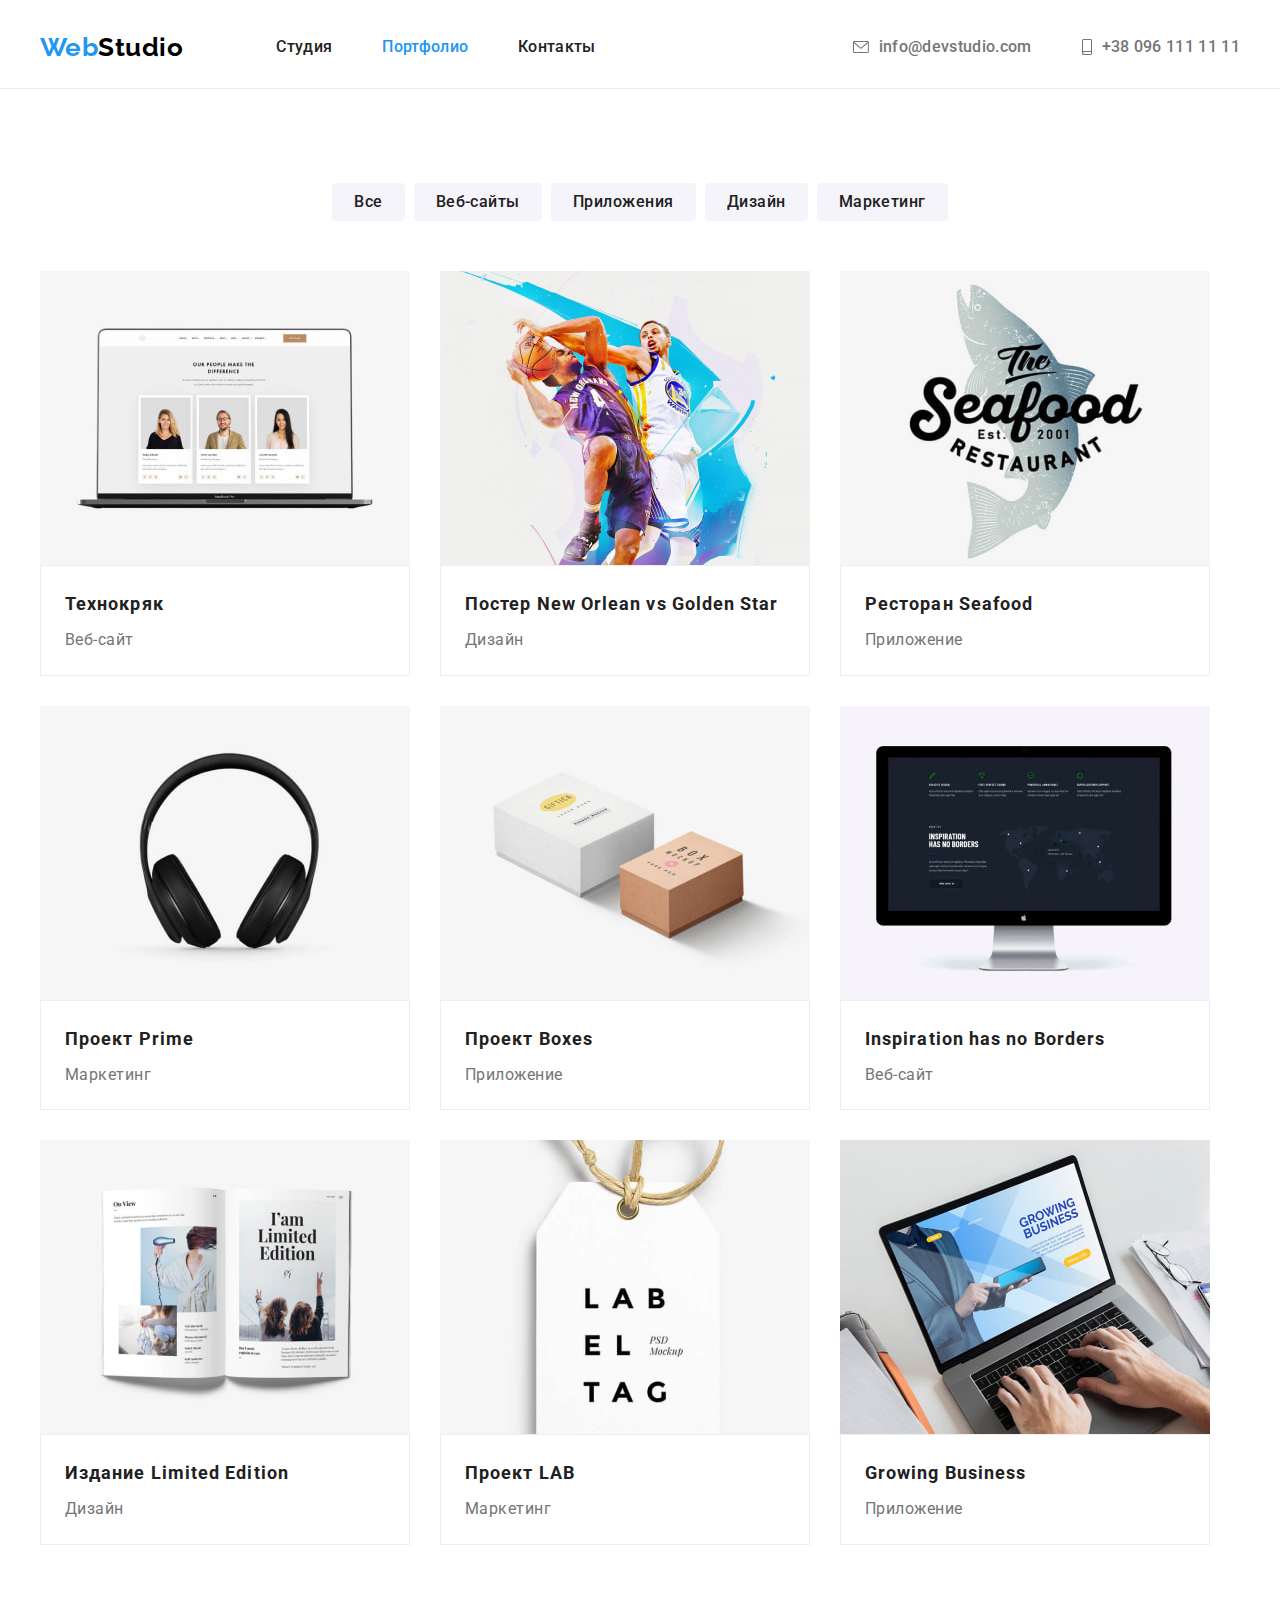
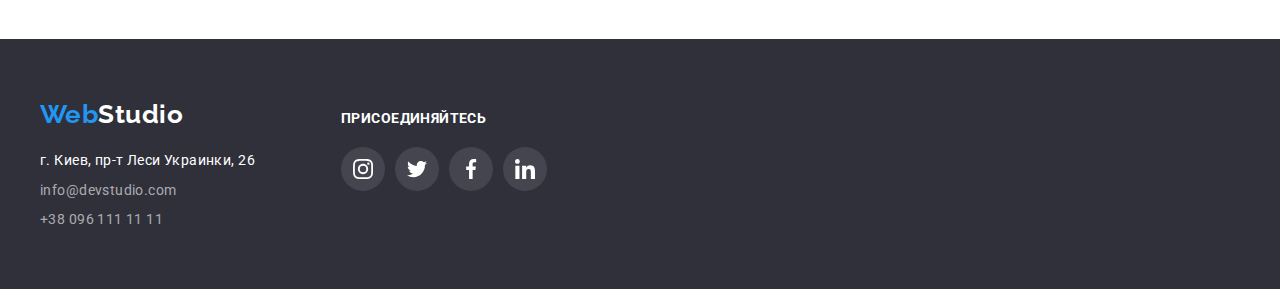
==== commit 767b1793: "change svg and all mistakes" ====
--- a/portfolio.html
+++ b/portfolio.html
@@ -46,7 +46,7 @@
                <li class="item contacts-item">
                   <a class="header-item link" href="mailto:info@devstudio.com">
                      <svg class="header-item-icon" width="16" height="12">
-                        <use href="./images/icons.svg#icon-envelope-1"></use>
+                        <use href="./images/icons.svg#icon-envelope"></use>
                      </svg>
                      info@devstudio.com</a
                   >
@@ -54,7 +54,7 @@
                <li class="item contacts-item">
                   <a class="header-item link" href="tel:+380961111111">
                      <svg class="header-item-icon" width="10" height="16">
-                        <use href="./images/icons.svg#icon-smartphone-1"></use>
+                        <use href="./images/icons.svg#icon-smartphone"></use>
                      </svg>
                      +38 096 111 11 11</a
                   >
@@ -257,32 +257,32 @@
             </div>
             <div class="footer-social-media-section">
                <p class="footer-social-media-title">Присоединяйтесь</p>
-               <ul class="social-media-list">
-                  <li class="social-media-item bottom">
-                     <a href="">
-                        <svg class="social-media-icon" width="20" height="20">
-                           <use href="./images/icons.svg#icon-instagram"></use>
-                        </svg>
-                     </a>
-                  </li>
-                  <li class="social-media-item bottom">
-                     <a href="">
-                        <svg class="social-media-icon" width="20" height="20">
-                           <use href="./images/icons.svg#icon-twitter"></use>
-                        </svg>
-                     </a>
-                  </li>
-                  <li class="social-media-item bottom">
-                     <a href="">
-                        <svg class="social-media-icon" width="20" height="20">
-                           <use href="./images/icons.svg#icon-facebook"></use>
-                        </svg>
-                     </a>
-                  </li>
-                  <li class="social-media-item bottom">
-                     <a href="">
-                        <svg class="social-media-icon" width="20" height="20">
-                           <use href="./images/icons.svg#icon-linkedin"></use>
+               <ul class="media-list list">
+                  <li class="media-item">
+                     <a href="" class="media-link">
+                        <svg class="footer-media-icon" width="20" height="20">
+                           <use href="./images/icons.svg#icon-instagram-2"></use>
+                        </svg>
+                     </a>
+                  </li>
+                  <li class="media-item">
+                     <a href="" class="media-link">
+                        <svg class="footer-media-icon" width="20" height="20">
+                           <use href="./images/icons.svg#icon-twitter-1"></use>
+                        </svg>
+                     </a>
+                  </li>
+                  <li class="media-item">
+                     <a href="" class="media-link">
+                        <svg class="footer-media-icon" width="20" height="20">
+                           <use href="./images/icons.svg#icon-facebook-1"></use>
+                        </svg>
+                     </a>
+                  </li>
+                  <li class="media-item">
+                     <a href="" class="media-link">
+                        <svg class="footer-media-icon" width="20" height="20">
+                           <use href="./images/icons.svg#icon-linkedin-1"></use>
                         </svg>
                      </a>
                   </li>
--- a/css/styles.css
+++ b/css/styles.css
@@ -26,6 +26,9 @@
         margin-right: auto;
 }
 
+a {
+    text-decoration: none;
+}
 
 img {
     display: block;
@@ -137,14 +140,7 @@
     
 }
 
-/*.header-list .link {
-    font-weight: 500;
-    font-size: 14px;
-    line-height: 1.14;
-    letter-spacing: 0.02em;
-    text-decoration: none;
-    
-}*/
+
 
 .site-link {
 color: var(--primary-text-color);}
@@ -155,26 +151,11 @@
 }
 
 .navigation .link:hover,
-.navigation .link:focus, 
-.footer-adress-contact:hover,
-.footer-adress-contact:focus,
-.footer-adress .footer-item:hover,
-.footer-adress .footer-item:focus,
-.header-item:hover,
-.header-item:focus {
+.navigation .link:focus {
     color: var(--accent-color);
 }
 
 
-/*.contact .link {
-color: var(--primary-subtitle-color);
-text-decoration: none;
-font-weight: 500;
-font-size: 14px;
-line-height: 1.14;
-letter-spacing: 0.02em;
-font-style: normal;
-}*/
 
 .site-link,
  .header-item {
@@ -191,10 +172,10 @@
     color: var(--primary-subtitle-color);
 }
 
-/*.header-item:hover,
-.header-item:focus {
+.header-item.link:hover,
+.header-item.link:focus {
     color: var(--accent-color);
-}*/
+}
 
 .header-item-icon {
     margin-right: 10px;
@@ -213,27 +194,16 @@
 
 }
 
+
 /* Контакти */
-
+.contact {
+    margin-left: auto;
+}
 .contacts-item:not(:last-child) {
     margin-right: 50px;
 }
 
-.contact {
-    margin-left: auto;
-}
-
-/*.contacts-item {
-    display: flex;
-}*/
-
-
-
-
-/*.contact>li:not(:last-child) {
-    margin-right: 50px;
-}
-*/
+
 
 /* <!--Заголовок-->*/
 .hero {
@@ -433,28 +403,14 @@
     display: flex;
     align-items: center;
     justify-content: center;
-    /*justify-content: space-between;*/
-list-style: none;
-/*padding-left: 32px;
-    padding-right: 32px;*/
-}
-
-.social-item:not(:last-child) {
+   list-style: none;
+
+}
+
+.social-media-item:not(:last-child) {
     margin-right: 10px;}
 
-/*.social-media-item {
-    display: inline-flex;
-    width: 44px;
-    height: 44px;
-    /*padding: 12px;
-        border-radius: 50%;
-        background-color: var(--white-color);
-        align-items: center;
-            justify-content: center;
-    color: var(--passive-icon-color);
-    background-color: rgba(255, 255, 255, 0.1);
-    fill: var(--white-color);
-}*/
+
 .media-icon {
     display: flex;
     width: 44px;
@@ -467,15 +423,18 @@
 
 .social-media-icon {
                 fill: var(--passive-icon-color);
-        transition: fill 250ms cubic-bezier(0.4, 0, 0.2, 1);
+    
     }
-
 
 .media-icon:hover,
 .media-icon:focus {
-    color: var(--white-color);
     background-color: var(--accent-color);
-    cursor: pointer;
+    
+}
+
+.media-icon:hover .social-media-icon,
+.media-icon:focus .social-media-icon {
+fill: var(--white-color);
 }
 
 /* Наші клієнти */
@@ -490,31 +449,34 @@
 
 .our-clients-list {
     display: flex;
-    justify-content: space-between;
-}
-
-.our-clients-list-item {
-    color: var(--passive-icon-color);
-    display: flex;
+    }
+
+.our-clients-list-item-link {
+       display: flex;
     justify-content: center;
     align-items: center;
     width: 170px;
     height: 92px;
     border: 1px solid var(--passive-icon-color);
     border-radius: 4px;
-    padding: 16px 32px;
+    cursor: pointer;
+}
+.our-clients-list-item:not(:last-child) {
+    margin-right: 30px;
 }
 
 .our-clients-icon {
-    fill: currentColor;
-}
-
-.our-clients-list-item:hover,
-.our-clients-list-item:focus {
-    color: var(--accent-color);
-    border-color: var(--accent-color);
-    cursor: pointer;
-}
+    fill: var(--passive-icon-color);
+}
+
+.our-clients-list-item-link:hover,
+.our-clients-list-item-link:focus {
+        border-color: var(--accent-color);
+    }
+        .our-clients-list-item-link:hover .our-clients-icon,
+        .our-clients-list-item-link:focus .our-clients-icon {
+            fill: var(--accent-color);
+        }
 
 /* < !--підвал--> */
 .footer {
@@ -523,19 +485,11 @@
         color: var(--white-color);
         background-color: var(--primary-hero-footer-color);
 }
-
-/* 
-.address {
-display: block;
-
-    font-family: Roboto;
-    font-style: normal;
-    font-weight: 400;
-    font-size: 14px;
-    line-height: 1.71;
-    letter-spacing: 0.03em;
-
-} */
+.footer .container {
+    display: flex;
+    align-items: baseline;
+}
+
 .foot-logo.logo {
     display: inline-block;
         color: inherit;
@@ -575,12 +529,12 @@
        color:  var(--footer-adress-color);
 
 }
-
-.footer .container {
-    display: flex;
-    align-items: baseline;
-}
-
+.footer-adress-contact:hover,
+.footer-adress-contact:focus,
+.footer-adress .footer-item:hover,
+.footer-adress .footer-item:focus {
+    color: var(--accent-color);
+}
 
 .footer-social-media-section {
     width: 206px;
@@ -595,58 +549,40 @@
     line-height: 1.14;
     letter-spacing: 0.03em;
     text-transform: uppercase;
-
+color: var(--white-color);
     margin-bottom: 20px;
 }
 
-.social-media-item.bottom {
-   /* background-color: rgba(255, 255, 255, 0.1);*/
-    color: currentColor;
+.media-list {
+    display: flex;
+}
+
+.media-link {
+    display: flex;
+    width: 44px;
+        height: 44px;
+        border-radius: 50%;
+        align-items: center;
+            justify-content: center;
+            background-color: rgba(255, 255, 255, 0.1);
+}
+.media-link:hover,
+.media-link:focus {
+    background-color: var(--accent-color);
+}
+
+.media-item {
     margin-right: 10px;
 }
-.social-media-item.bottom:last-child {
+
+.media-item:last-child {
     margin-right: 0;
 }
 
-.social-media-item.bottom:hover,
-.social-media-item.bottom:focus {
-    background-color: var(--accent-color);
-    cursor: pointer;
-}
-
-.footer .social-media-list {
-    display: flex;
-    justify-content: space-between;
-    list-style: none;
-    padding: 0px;
-    margin: 0px;
-}
-
-.footer .social-media-item {
-    display: inline-flex;
-    width: 44px;
-    height: 44px;
-    padding: 12px;
-    border-radius: 50%;
-   /* background-color: var(--white-color);*/
-    align-items: center;
-    justify-content: center;
-   /* color: var(--passive-icon-color);*/
-    background-color: rgba(255, 255, 255, 0.1);
-    
+.footer-media-icon {
     fill: var(--white-color);
 }
 
-/*.footer .social-media-icon {
-    fill: var(--white-color);
-}*/
-
-/*.social-media-item:hover,
-.social-media-item:focus {
-    color: var(--white-color);
-    background-color: var(--accent-color);
-    cursor: pointer;
-}
 
 /* <!--Портфоліо--> */
 .filters {
@@ -708,24 +644,9 @@
         padding: 20px 24px;
 }
 
-/*.progects-item {
-    text-decoration: none;
-}*/
 
 .gallery-title {
-    /*display: block;
-        color: rgba(33, 33, 33, 1);
-    
-        font-family: Roboto;
-        font-style: 700;
-        font-size: 18px;
-        /* line-height: 36px; */
-        /*text-align: Left;
-        letter-spacing: 0.06em;
-    
-        padding-top: 20px;*/
                
-
         margin-bottom: 4px;
         
             font-weight: 700;
@@ -738,8 +659,7 @@
 }
 
 .gallery-text {
-    
-    
+       
         font-size: 16px;
         line-height: 1.8;
         /* line-height: 30px; */
@@ -752,9 +672,6 @@
     margin-bottom: 0;
 }
 
-/*.gallery:nth-last-child(-n + 3) {
-    padding-bottom: 94px;
-}*/
 
 .gallery-item:nth-child(3n) {
     margin-right: 0;
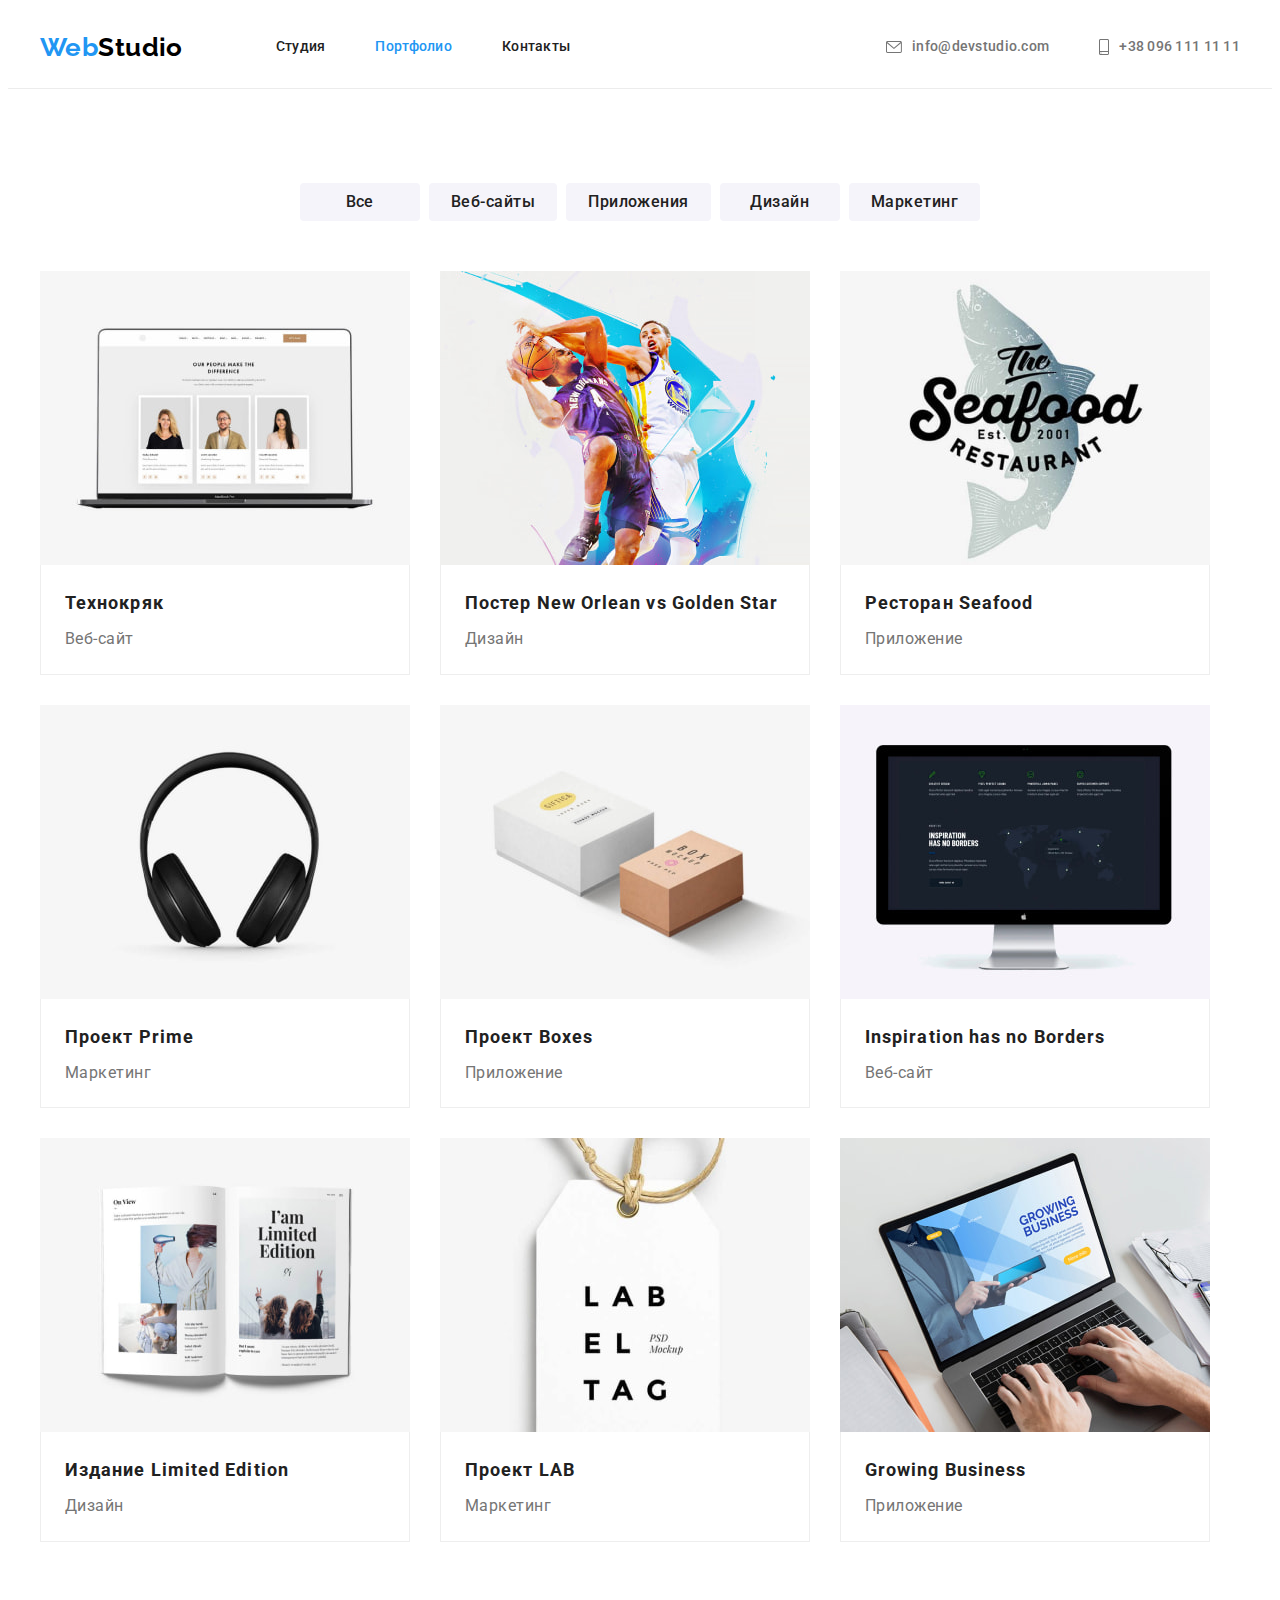
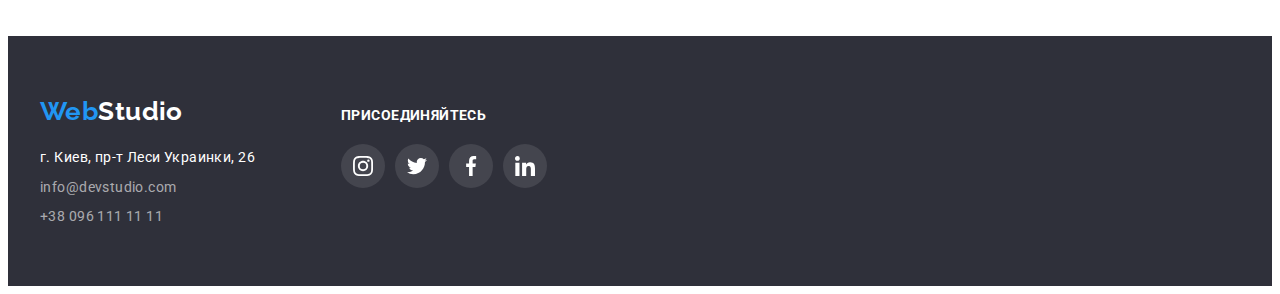
==== commit 49352e13: "change mistakes" ====
--- a/portfolio.html
+++ b/portfolio.html
@@ -69,7 +69,9 @@
                <h1 class="portfolio-title visually-hidden">Портфолио</h1>
                <!--Навігація кнопки-->
                <ul class="filters list">
-                  <li class="btn-main"><button type="button" class="work-btn">Все</button></li>
+                  <li class="btn-main">
+                     <button type="button" class="work-btn current">Все</button>
+                  </li>
                   <li class="btn-main">
                      <button type="button" class="work-btn">Веб-сайты</button>
                   </li>
--- a/css/styles.css
+++ b/css/styles.css
@@ -22,8 +22,7 @@
     sans-serif;
     color: var(--primary-text-color);
     letter-spacing: 0.03em;
-    margin-left: auto;
-        margin-right: auto;
+    font-size: 14px;
 }
 
 a {
@@ -36,10 +35,11 @@
     height: auto;
 }
 
+
 .list {
-    padding: 0;
+    list-style: none;
     margin: 0;
-    list-style: none;
+    padding-left: 0;
 }
 
 h1,
@@ -129,11 +129,7 @@
 
 /* <!--Навігація -->*/
 
-.list {
-list-style: none;
-margin: 0;
-padding-left: 0;
-}
+
 
 .header-list {
     margin-left: 93px;
@@ -401,11 +397,8 @@
 
 .social-media-list {
     display: flex;
-    align-items: center;
-    justify-content: center;
-   list-style: none;
-
-}
+       justify-content: center;
+   }
 
 .social-media-item:not(:last-child) {
     margin-right: 10px;}
@@ -602,15 +595,17 @@
 
 /* <!-- Кнопки --> */
 .work-btn {
-
+display: inline-block;
+    border-radius: 4px;
     padding: 6px 22px;
-
+min-width: 120px;
+    border: none;
     font-weight: 500;
     font-size: 16px;
     line-height: 1.62;
 letter-spacing: 0.03em;
     text-align: center;
-    
+    cursor: pointer;
     font-family: Roboto,
     sans-serif;
     color: var(--primary-text-color);
@@ -623,7 +618,20 @@
 .work-btn:focus {
 color: var(--white-color);
 background-color: var(--accent-color);
-}
+box-shadow: 0px 3px 1px rgba(0, 0, 0, 0.1), 0px 1px 2px rgba(0, 0, 0, 0.08),
+        0px 2px 2px rgba(0, 0, 0, 0.12);
+}
+/*.work-btn.current {
+    display: inline-block;
+    border-radius: 4px;
+    padding: 6px 22px;
+    min-width: 73px;
+    border: none;
+
+    color: var(--primary-white-color);
+    background-color: var(--accent-color);
+    text-align: center;
+}*/
 /* Работи */
 .gallery {
     display: flex;
@@ -642,8 +650,14 @@
 .gallery-border {
     border: 1px solid #eeeeee;
         padding: 20px 24px;
-}
-
+        border-top: none;
+}
+
+.gallery-item:hover,
+.gallery-item:focus {
+    box-shadow: 0px 1px 1px rgba(0, 0, 0, 0.12), 0px 4px 4px rgba(0, 0, 0, 0.06),
+        1px 4px 6px rgba(0, 0, 0, 0.16);
+}
 
 .gallery-title {
                
